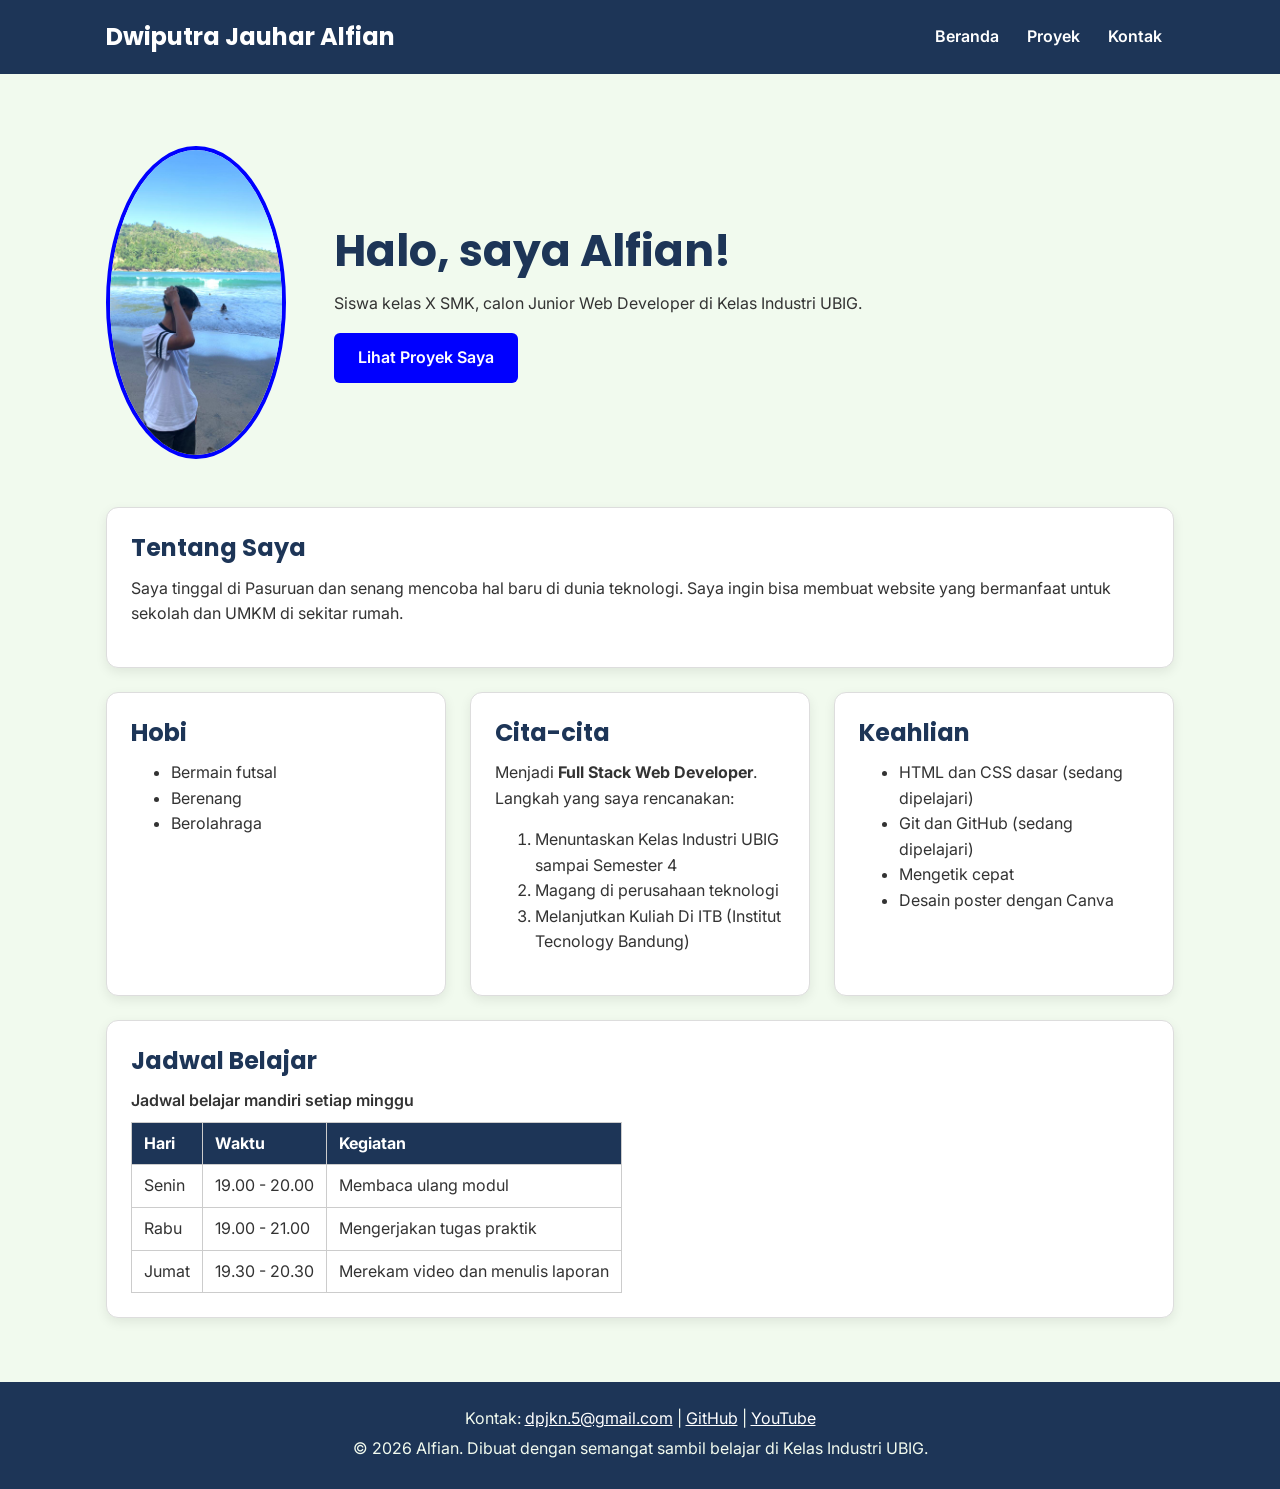
==== index.html @ 6ec0c1a5 "membenarkan nama" ====
<!DOCTYPE html>
<html lang="id">
<head>
  <meta charset="UTF-8">
  <meta name="viewport" content="width=device-width, initial-scale=1.0">
  <title>Dwiputra jauhar alfian | Beranda</title>
  <link rel="preconnect" href="https://fonts.googleapis.com">
  <link rel="preconnect" href="https://fonts.gstatic.com" crossorigin>
  <link href="https://fonts.googleapis.com/css2?family=Inter:wght@400;600&family=Poppins:wght@600;700&display=swap" rel="stylesheet">
  <link rel="stylesheet" href="css/style.css">
</head>
<body>
  <header>
    <div class="container navbar">
      <h1>Dwiputra Jauhar Alfian</h1>
      <nav class="menu-laptop">
        <ul>
          <li><a href="index.html">Beranda</a></li>
          <li><a href="proyek.html">Proyek</a></li>
          <li><a href="kontak.html">Kontak</a></li>
        </ul>
      </nav>
      <!-- Tantangan: menu ponsel yang bisa dibuka-tutup -->
      <details class="menu-ponsel">
        <summary>Menu</summary>
        <nav>
          <ul>
            <li><a href="index.html">Beranda</a></li>
            <li><a href="proyek.html">Proyek</a></li>
            <li><a href="kontak.html">Kontak</a></li>
          </ul>
        </nav>
      </details>
    </div>
  </header>

  <main>
    <div class="container">
      <section class="hero">
        <img src="img/alfian.jpeg" alt="Foto profil Dwiputra Jauhar A." width="180">
        <div>
          <h2>Halo, saya Alfian!</h2>
          <p>Siswa kelas X SMK, calon Junior Web Developer di Kelas Industri UBIG.</p>
          <a href="proyek.html" class="tombol">Lihat Proyek Saya</a>
        </div>
      </section>

      <section class="kartu">
        <h2>Tentang Saya</h2>
        <p>Saya tinggal di Pasuruan dan senang mencoba hal baru di dunia teknologi. Saya ingin bisa membuat website yang bermanfaat untuk sekolah dan UMKM di sekitar rumah.</p>
      </section>

      <div class="daftar-kartu">
        <section class="kartu">
          <h2>Hobi</h2>
          <ul>
            <li>Bermain futsal</li>
            <li>Berenang</li>
            <li>Berolahraga</li>
          </ul>
        </section>

        <section class="kartu">
          <h2>Cita-cita</h2>
          <p>Menjadi <strong>Full Stack Web Developer</strong>. Langkah yang saya rencanakan:</p>
          <ol>
            <li>Menuntaskan Kelas Industri UBIG sampai Semester 4</li>
            <li>Magang di perusahaan teknologi</li>
            <li>Melanjutkan Kuliah Di ITB (Institut Tecnology Bandung)</li>
          </ol>
        </section>

        <section class="kartu">
          <h2>Keahlian</h2>
          <ul>
            <li>HTML dan CSS dasar (sedang dipelajari)</li>
            <li>Git dan GitHub (sedang dipelajari)</li>
            <li>Mengetik cepat</li>
            <li>Desain poster dengan Canva</li>
          </ul>
        </section>
      </div>

      <section class="kartu">
        <h2>Jadwal Belajar</h2>
        <table>
          <caption>Jadwal belajar mandiri setiap minggu</caption>
          <thead>
            <tr>
              <th>Hari</th>
              <th>Waktu</th>
              <th>Kegiatan</th>
            </tr>
          </thead>
          <tbody>
            <tr>
              <td>Senin</td>
              <td>19.00 - 20.00</td>
              <td>Membaca ulang modul</td>
            </tr>
            <tr>
              <td>Rabu</td>
              <td>19.00 - 21.00</td>
              <td>Mengerjakan tugas praktik</td>
            </tr>
            <tr>
              <td>Jumat</td>
              <td>19.30 - 20.30</td>
              <td>Merekam video dan menulis laporan</td>
            </tr>
          </tbody>
        </table>
      </section>
    </div>
  </main>

  <footer>
    <p>Kontak: <a href="dpjkn.5@gmail.com">dpjkn.5@gmail.com</a> |
      <a href="https://github.com/" target="_blank">GitHub</a> |
      <a href="https://www.youtube.com/" target="_blank">YouTube</a></p>
    <p>&copy; 2026 Alfian. Dibuat dengan semangat sambil belajar di Kelas Industri UBIG.</p>
  </footer>
</body>
</html>
---- css/style.css ----
/* Gaya portofolio Andi Pratama
   Palet: #1D3557 (utama), #E63946 (aksen), #F1FAEE (latar)
   Huruf: Poppins (judul), Inter (isi)
   Tata letak: mobile first, titik ubah 768px (tablet) dan 1024px (laptop) */

/* 1. Reset */
* {
  box-sizing: border-box;
  margin: 0;
}

img {
  max-width: 100%;
  height: auto;
}

/* 2. Dasar halaman: warna dan huruf */
body {
  font-family: "Inter", Arial, sans-serif;
  font-size: 1rem;
  line-height: 1.6;
  color: #333333;
  background-color: #F1FAEE;
}

h1, h2, h3 {
  font-family: "Poppins", Arial, sans-serif;
  color: #1D3557;
  line-height: 1.3;
}

h2 {
  margin-bottom: 0.75rem;
}

p, ul, ol {
  margin-bottom: 1rem;
}

a {
  color: blue;
}

/* 3. Wadah, header, dan menu */
.container {
  max-width: 1100px;
  margin: 0 auto;
  padding: 0 1rem;
}

header {
  background-color: #1D3557;
  color: #FFFFFF;
  padding: 1rem 0;
}

header h1 {
  color: #FFFFFF;
  font-size: 1.5rem;
}

.navbar {
  display: flex;
  flex-wrap: wrap;
  justify-content: space-between;
  align-items: center;
  gap: 0.5rem;
}

nav ul {
  display: flex;
  gap: 0.25rem;
  padding: 0;
  margin: 0;
  list-style: none;
}

nav a {
  display: inline-block;
  padding: 0.5rem 0.75rem;
  border-radius: 6px;
  color: #FFFFFF;
  font-weight: 600;
  text-decoration: none;
}

/* Tantangan: menu ponsel buka-tutup dengan details */
.menu-laptop {
  display: none;
}

.menu-ponsel summary {
  padding: 0.5rem 0.75rem;
  border: 1px solid #FFFFFF;
  border-radius: 6px;
  font-weight: 600;
  cursor: pointer;
}

.menu-ponsel ul {
  flex-direction: column;
  margin-top: 0.5rem;
}

/* 4. Isi utama, hero, dan kartu */
main {
  padding: 1.5rem 0;
}

.hero {
  display: flex;
  flex-direction: column;
  align-items: center;
  gap: 1.5rem;
  padding: 1rem 0 2rem;
  text-align: center;
}

.hero img {
  border: 4px solid blue;
  border-radius: 50%;
}

.hero h2 {
  font-size: 2rem;
}

.tombol {
  display: inline-block;
  padding: 0.75rem 1.5rem;
  border-radius: 6px;
  background-color: blue;
  color: #FFFFFF;
  font-weight: 600;
  text-decoration: none;
}

.kartu {
  background-color: #FFFFFF;
  padding: 1rem;
  margin-bottom: 1.5rem;
  border: 1px solid #DDDDDD;
  border-radius: 12px;
  box-shadow: 0 4px 12px rgba(0, 0, 0, 0.08);
}

.daftar-kartu {
  display: flex;
  flex-wrap: wrap;
  gap: 1.5rem;
  margin-bottom: 1.5rem;
}

.daftar-kartu .kartu {
  flex: 1 1 280px;
  margin-bottom: 0;
}

article img {
  border-radius: 8px;
  border: 1px solid #DDDDDD;
}

/* 5. Tabel */
table {
  border-collapse: collapse;
}

caption {
  font-weight: 600;
  text-align: left;
  margin-bottom: 0.5rem;
}

th, td {
  border: 1px solid #CCCCCC;
  padding: 0.5rem 0.75rem;
  text-align: left;
}

th {
  background-color: #1D3557;
  color: #FFFFFF;
}

/* 6. Form */
label {
  font-weight: 600;
}

input, select, textarea {
  width: 100%;
  max-width: 22rem;
  padding: 0.6rem;
  margin-top: 0.25rem;
  border: 1px solid #CCCCCC;
  border-radius: 6px;
  font-family: inherit;
  font-size: 1rem;
}

button {
  padding: 0.75rem 1.5rem;
  border: none;
  border-radius: 6px;
  background-color: blue;
  color: #FFFFFF;
  font-family: inherit;
  font-size: 1rem;
  font-weight: 600;
  cursor: pointer;
}

/* 7. Footer */
footer {
  background-color: #1D3557;
  color: #F1FAEE;
  text-align: center;
  padding: 1.5rem;
}

footer p {
  margin-bottom: 0.25rem;
}

footer a {
  color: #FFFFFF;
}

/* 8. Tablet: lebar layar 768px ke atas */
@media (min-width: 768px) {
  .menu-laptop {
    display: block;
  }

  .menu-ponsel {
    display: none;
  }

  .hero {
    flex-direction: row;
    padding: 2rem 0 3rem;
    text-align: left;
  }

  .kartu {
    padding: 1.5rem;
  }
}

/* 9. Laptop: lebar layar 1024px ke atas */
@media (min-width: 1024px) {
  main {
    padding: 2.5rem 0;
  }

  .hero {
    gap: 3rem;
  }

  .hero h2 {
    font-size: 2.75rem;
  }
}
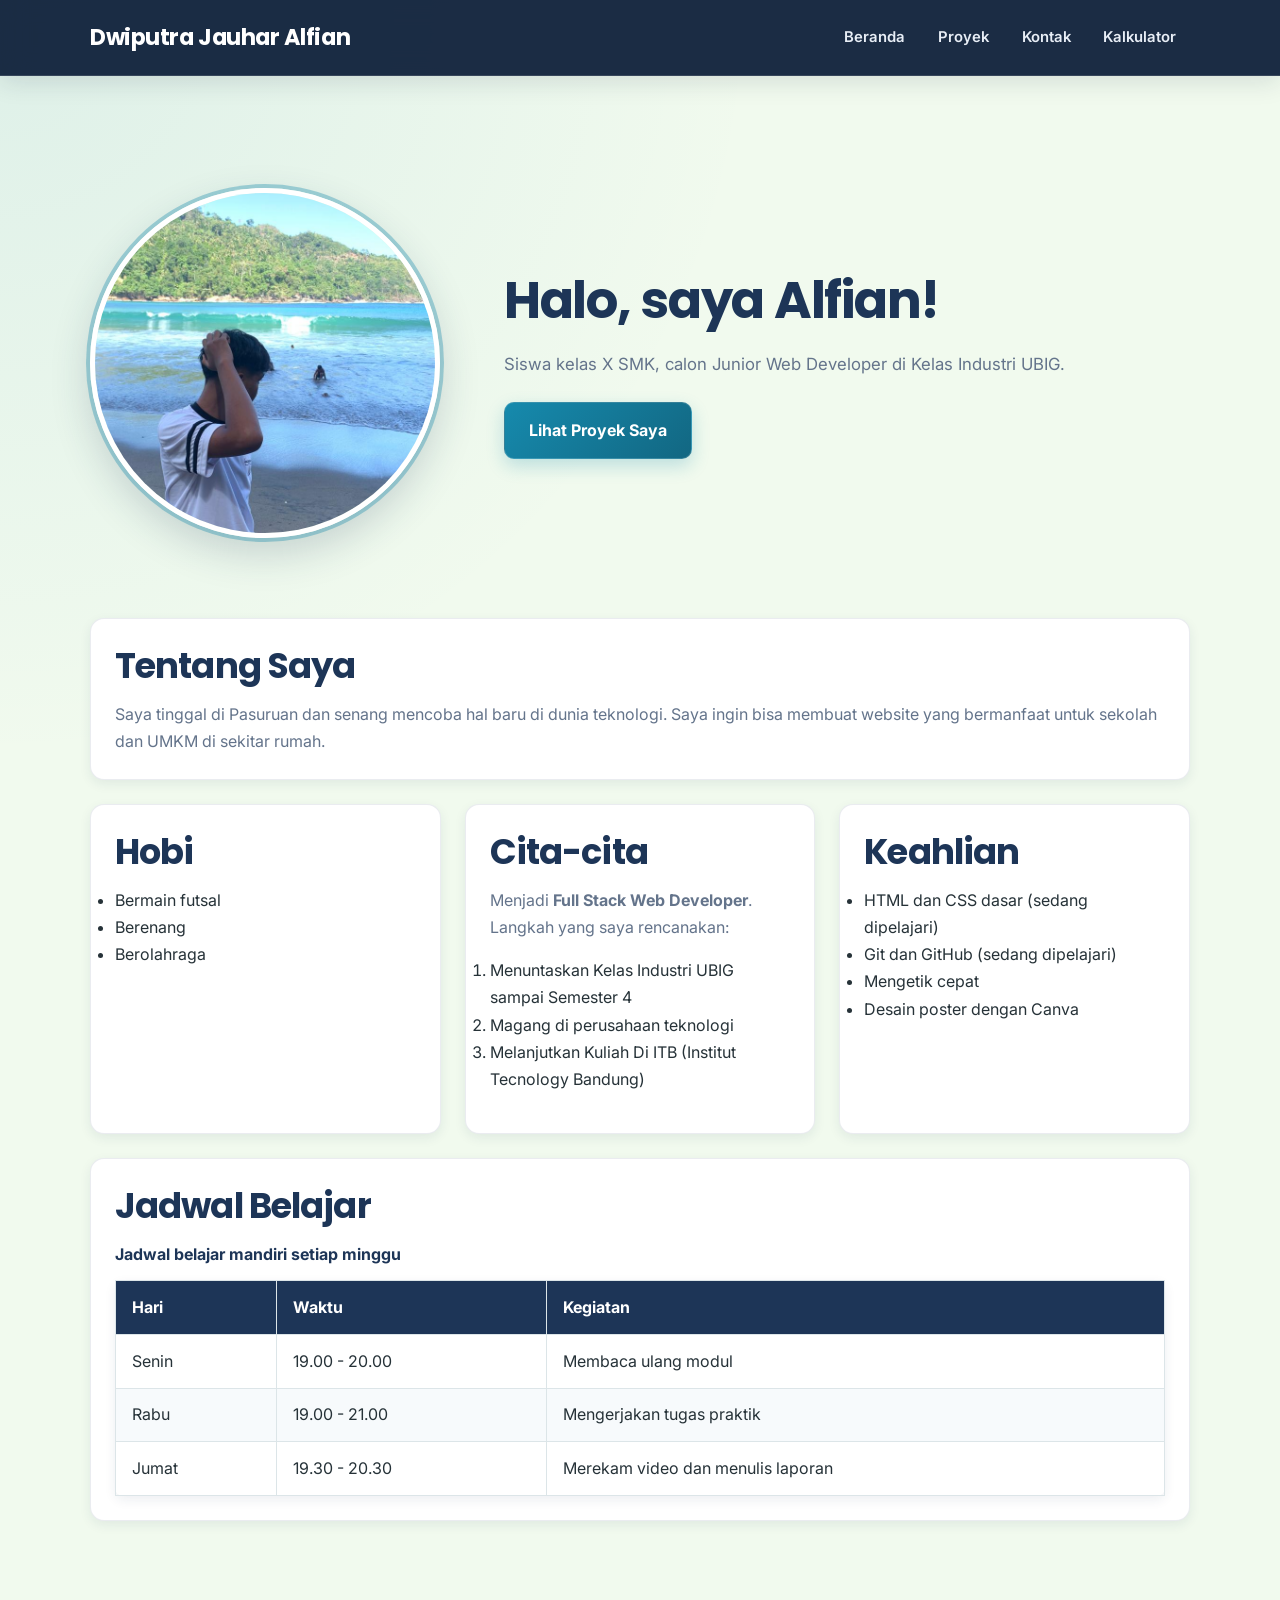
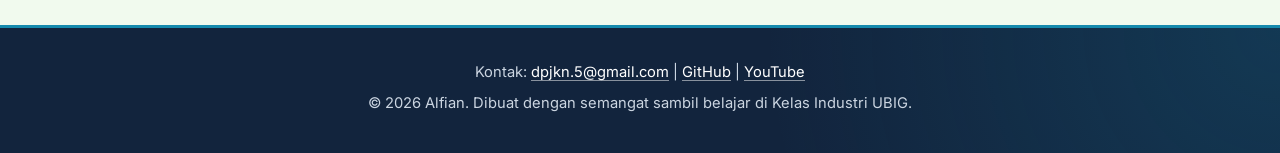
==== commit 176e68f8: "feat: menambahkan kalkulator" ====
--- a/index.html
+++ b/index.html
@@ -8,6 +8,8 @@
   <link rel="preconnect" href="https://fonts.gstatic.com" crossorigin>
   <link href="https://fonts.googleapis.com/css2?family=Inter:wght@400;600&family=Poppins:wght@600;700&display=swap" rel="stylesheet">
   <link rel="stylesheet" href="css/style.css">
+  <script src="js/alfian.js" defer></script>
+  <script src="js/logika.js" defer></script>
 </head>
 <body>
   <header>
@@ -18,6 +20,7 @@
           <li><a href="index.html">Beranda</a></li>
           <li><a href="proyek.html">Proyek</a></li>
           <li><a href="kontak.html">Kontak</a></li>
+          <li><a href="kalkulator.html">Kalkulator</a></li>
         </ul>
       </nav>
       <!-- Tantangan: menu ponsel yang bisa dibuka-tutup -->
@@ -28,6 +31,7 @@
             <li><a href="index.html">Beranda</a></li>
             <li><a href="proyek.html">Proyek</a></li>
             <li><a href="kontak.html">Kontak</a></li>
+            <li><a href="kalkulator.html">Kalkulator</a></li>
           </ul>
         </nav>
       </details>
@@ -115,9 +119,9 @@
   </main>
 
   <footer>
-    <p>Kontak: <a href="dpjkn.5@gmail.com">dpjkn.5@gmail.com</a> |
-      <a href="https://github.com/" target="_blank">GitHub</a> |
-      <a href="https://www.youtube.com/" target="_blank">YouTube</a></p>
+    <p>Kontak: <a href="mailto:dpjkn.5@gmail.com">dpjkn.5@gmail.com</a> |
+      <a href="https://github.com/dpjkn-05" target="_blank">GitHub</a> |
+      <a href="https://www.youtube.com/@AlfinSMKN1" target="_blank">YouTube</a></p>
     <p>&copy; 2026 Alfian. Dibuat dengan semangat sambil belajar di Kelas Industri UBIG.</p>
   </footer>
 </body>
--- a/css/style.css
+++ b/css/style.css
@@ -1,234 +1,585 @@
-/* Gaya portofolio Andi Pratama
-   Palet: #1D3557 (utama), #E63946 (aksen), #F1FAEE (latar)
-   Huruf: Poppins (judul), Inter (isi)
-   Tata letak: mobile first, titik ubah 768px (tablet) dan 1024px (laptop) */
-
-/* 1. Reset */
+/* ==========================================
+   PORTOFOLIO DWIPUTRA JAUHAR ALFIAN
+   Tema: OCEAN BLUE
+   Warna: Navy, Biru Laut, Putih, Soft Cream
+   Responsive: Mobile, Tablet, Laptop
+   ========================================== */
+
+/* 1. Variabel warna */
+:root {
+  --primary: #1D3557;
+  --primary-dark: #12243D;
+  --primary-light: #315780;
+
+  --accent: #168AAD;
+  --accent-dark: #126782;
+  --accent-light: #52B8D5;
+
+  --background: #F1FAEE;
+  --surface: #FFFFFF;
+  --text: #263238;
+  --muted: #64748B;
+  --border: #DCE5E8;
+
+  --shadow-sm: 0 4px 12px rgba(29, 53, 87, 0.08);
+  --shadow-md: 0 12px 30px rgba(29, 53, 87, 0.12);
+  --shadow-lg: 0 20px 45px rgba(18, 36, 61, 0.18);
+
+  --radius-sm: 8px;
+  --radius-md: 14px;
+  --radius-lg: 22px;
+
+  --transition: 0.25s ease;
+}
+
+/* 2. Reset */
 * {
   box-sizing: border-box;
   margin: 0;
+  padding: 0;
+}
+
+html {
+  scroll-behavior: smooth;
+  scroll-padding-top: 100px;
+}
+
+body {
+  font-family: "Inter", "Segoe UI", Arial, sans-serif;
+  font-size: 1rem;
+  line-height: 1.7;
+  color: var(--text);
+
+  background:
+    radial-gradient(
+      circle at top left,
+      rgba(22, 138, 173, 0.09),
+      transparent 35%
+    ),
+    var(--background);
+
+  -webkit-font-smoothing: antialiased;
 }
 
 img {
+  display: block;
   max-width: 100%;
   height: auto;
 }
 
-/* 2. Dasar halaman: warna dan huruf */
-body {
-  font-family: "Inter", Arial, sans-serif;
-  font-size: 1rem;
-  line-height: 1.6;
-  color: #333333;
-  background-color: #F1FAEE;
-}
-
-h1, h2, h3 {
-  font-family: "Poppins", Arial, sans-serif;
-  color: #1D3557;
+a {
+  color: var(--accent);
+  transition: color var(--transition);
+}
+
+a:hover {
+  color: var(--accent-dark);
+}
+
+h1,
+h2,
+h3,
+h4 {
+  font-family: "Poppins", "Segoe UI", Arial, sans-serif;
+  color: var(--primary);
   line-height: 1.3;
+  letter-spacing: -0.025em;
+}
+
+h1 {
+  font-size: clamp(2rem, 5vw, 3.5rem);
 }
 
 h2 {
   margin-bottom: 0.75rem;
-}
-
-p, ul, ol {
+  font-size: clamp(1.5rem, 3vw, 2.2rem);
+}
+
+h3 {
+  margin-bottom: 0.5rem;
+  font-size: 1.2rem;
+}
+
+p,
+ul,
+ol {
   margin-bottom: 1rem;
 }
 
-a {
-  color: blue;
-}
-
-/* 3. Wadah, header, dan menu */
+p {
+  color: var(--muted);
+}
+
+::selection {
+  color: #FFFFFF;
+  background: var(--accent);
+}
+
+:focus-visible {
+  outline: 3px solid var(--accent-light);
+  outline-offset: 4px;
+}
+
+/* 3. Container */
 .container {
-  max-width: 1100px;
-  margin: 0 auto;
-  padding: 0 1rem;
-}
-
+  width: min(1100px, calc(100% - 2rem));
+  margin-inline: auto;
+}
+
+/* 4. Header */
 header {
-  background-color: #1D3557;
-  color: #FFFFFF;
-  padding: 1rem 0;
+  position: sticky;
+  top: 0;
+  z-index: 100;
+
+  color: #FFFFFF;
+  background: rgba(18, 36, 61, 0.96);
+
+  border-bottom: 1px solid rgba(255, 255, 255, 0.12);
+  box-shadow: 0 6px 24px rgba(18, 36, 61, 0.12);
+
+  backdrop-filter: blur(14px);
+  -webkit-backdrop-filter: blur(14px);
+}
+
+header .container {
+  padding-block: 1rem;
 }
 
 header h1 {
   color: #FFFFFF;
-  font-size: 1.5rem;
-}
-
+  font-size: 1.4rem;
+  letter-spacing: -0.02em;
+}
+
+/* 5. Navbar */
 .navbar {
   display: flex;
   flex-wrap: wrap;
   justify-content: space-between;
   align-items: center;
-  gap: 0.5rem;
+  gap: 1rem;
 }
 
 nav ul {
   display: flex;
-  gap: 0.25rem;
+  flex-wrap: wrap;
+  align-items: center;
+  gap: 0.35rem;
+
+  margin: 0;
   padding: 0;
-  margin: 0;
   list-style: none;
 }
 
 nav a {
   display: inline-block;
-  padding: 0.5rem 0.75rem;
-  border-radius: 6px;
-  color: #FFFFFF;
+  padding: 0.55rem 0.85rem;
+
+  color: #E8EEF6;
+  font-size: 0.93rem;
   font-weight: 600;
   text-decoration: none;
-}
-
-/* Tantangan: menu ponsel buka-tutup dengan details */
+
+  border-radius: var(--radius-sm);
+
+  transition:
+    color var(--transition),
+    background var(--transition),
+    transform var(--transition);
+}
+
+nav a:hover,
+nav a:focus-visible {
+  color: #FFFFFF;
+  background: rgba(22, 138, 173, 0.3);
+}
+
+nav a:active {
+  transform: scale(0.97);
+}
+
+/* 6. Menu laptop dan ponsel */
 .menu-laptop {
   display: none;
 }
 
 .menu-ponsel summary {
-  padding: 0.5rem 0.75rem;
-  border: 1px solid #FFFFFF;
-  border-radius: 6px;
+  padding: 0.55rem 0.9rem;
+
+  color: #FFFFFF;
+  border: 1px solid rgba(255, 255, 255, 0.35);
+  border-radius: var(--radius-sm);
+
   font-weight: 600;
   cursor: pointer;
+
+  transition: background var(--transition);
+}
+
+.menu-ponsel summary:hover {
+  background: rgba(22, 138, 173, 0.2);
 }
 
 .menu-ponsel ul {
   flex-direction: column;
-  margin-top: 0.5rem;
-}
-
-/* 4. Isi utama, hero, dan kartu */
+  align-items: stretch;
+
+  min-width: 160px;
+  margin-top: 0.6rem;
+  padding: 0.5rem;
+
+  background: var(--primary-dark);
+  border: 1px solid rgba(255, 255, 255, 0.12);
+  border-radius: var(--radius-md);
+}
+
+/* 7. Konten utama */
 main {
-  padding: 1.5rem 0;
-}
-
+  min-height: 65vh;
+  padding: 2rem 0;
+}
+
+section {
+  scroll-margin-top: 100px;
+}
+
+/* 8. Hero / perkenalan */
 .hero {
   display: flex;
   flex-direction: column;
   align-items: center;
-  gap: 1.5rem;
-  padding: 1rem 0 2rem;
+  gap: 2rem;
+
+  padding: 2rem 0 3.5rem;
   text-align: center;
 }
 
 .hero img {
-  border: 4px solid blue;
+  width: min(260px, 75vw);
+  aspect-ratio: 1;
+  object-fit: cover;
+
+  border: 5px solid #FFFFFF;
   border-radius: 50%;
+
+  box-shadow:
+    0 0 0 4px rgba(22, 138, 173, 0.35),
+    0 15px 40px rgba(29, 53, 87, 0.2);
+
+  transition:
+    transform 0.4s ease,
+    box-shadow 0.4s ease;
+}
+
+.hero img:hover {
+  transform: translateY(-5px) scale(1.02);
+
+  box-shadow:
+    0 0 0 5px rgba(22, 138, 173, 0.45),
+    0 22px 45px rgba(29, 53, 87, 0.22);
 }
 
 .hero h2 {
-  font-size: 2rem;
-}
-
+  margin-bottom: 1rem;
+  font-size: clamp(2rem, 5vw, 3.2rem);
+}
+
+.hero p {
+  max-width: 650px;
+  margin-inline: auto;
+  font-size: 1.05rem;
+}
+
+/* 9. Tombol */
 .tombol {
-  display: inline-block;
-  padding: 0.75rem 1.5rem;
-  border-radius: 6px;
-  background-color: blue;
-  color: #FFFFFF;
-  font-weight: 600;
+  display: inline-flex;
+  align-items: center;
+  justify-content: center;
+  gap: 0.5rem;
+
+  margin-top: 0.5rem;
+  padding: 0.85rem 1.5rem;
+
+  color: #FFFFFF;
+  background: linear-gradient(
+    135deg,
+    var(--accent),
+    var(--accent-dark)
+  );
+
+  border: 1px solid rgba(255, 255, 255, 0.15);
+  border-radius: 10px;
+
+  box-shadow: 0 7px 18px rgba(22, 138, 173, 0.24);
+
+  font-weight: 700;
   text-decoration: none;
-}
-
+
+  transition:
+    transform var(--transition),
+    box-shadow var(--transition),
+    filter var(--transition);
+}
+
+.tombol:hover {
+  color: #FFFFFF;
+  filter: brightness(1.08);
+  transform: translateY(-3px);
+
+  box-shadow: 0 12px 25px rgba(22, 138, 173, 0.32);
+}
+
+.tombol:active {
+  transform: translateY(0) scale(0.98);
+}
+
+/* 10. Kartu */
 .kartu {
-  background-color: #FFFFFF;
-  padding: 1rem;
+  position: relative;
+  overflow: hidden;
+
+  padding: 1.25rem;
   margin-bottom: 1.5rem;
-  border: 1px solid #DDDDDD;
-  border-radius: 12px;
-  box-shadow: 0 4px 12px rgba(0, 0, 0, 0.08);
-}
-
+
+  background: var(--surface);
+  border: 1px solid rgba(29, 53, 87, 0.09);
+  border-radius: var(--radius-md);
+
+  box-shadow: var(--shadow-sm);
+
+  transition:
+    transform 0.3s ease,
+    box-shadow 0.3s ease,
+    border-color 0.3s ease;
+}
+
+.kartu::before {
+  content: "";
+
+  position: absolute;
+  top: 0;
+  left: 0;
+
+  width: 4px;
+  height: 0;
+
+  background: var(--accent);
+  transition: height 0.3s ease;
+}
+
+.kartu:hover {
+  transform: translateY(-5px);
+
+  border-color: rgba(22, 138, 173, 0.3);
+  box-shadow: var(--shadow-md);
+}
+
+.kartu:hover::before {
+  height: 100%;
+}
+
+.kartu p:last-child {
+  margin-bottom: 0;
+}
+
+/* 11. Kumpulan kartu */
 .daftar-kartu {
   display: flex;
   flex-wrap: wrap;
-  gap: 1.5rem;
+  gap: 1.25rem;
   margin-bottom: 1.5rem;
 }
 
 .daftar-kartu .kartu {
   flex: 1 1 280px;
+  min-width: 0;
   margin-bottom: 0;
 }
 
+/* 12. Gambar artikel */
 article img {
-  border-radius: 8px;
-  border: 1px solid #DDDDDD;
-}
-
-/* 5. Tabel */
+  width: 100%;
+  margin-bottom: 1rem;
+
+  border: 1px solid var(--border);
+  border-radius: var(--radius-md);
+
+  transition: transform var(--transition);
+}
+
+article img:hover {
+  transform: scale(1.01);
+}
+
+/* 13. Tabel */
 table {
+  width: 100%;
   border-collapse: collapse;
+
+  background: #FFFFFF;
+  border-radius: var(--radius-sm);
+  box-shadow: var(--shadow-sm);
 }
 
 caption {
-  font-weight: 600;
+  padding-bottom: 0.75rem;
+  color: var(--primary);
+  font-weight: 700;
   text-align: left;
-  margin-bottom: 0.5rem;
-}
-
-th, td {
-  border: 1px solid #CCCCCC;
-  padding: 0.5rem 0.75rem;
+}
+
+th,
+td {
+  padding: 0.8rem 1rem;
+  border: 1px solid var(--border);
   text-align: left;
 }
 
 th {
-  background-color: #1D3557;
-  color: #FFFFFF;
-}
-
-/* 6. Form */
+  color: #FFFFFF;
+  background: var(--primary);
+  font-weight: 700;
+}
+
+tbody tr:nth-child(even) {
+  background: #F7FAFC;
+}
+
+tbody tr:hover {
+  background: #EAF7FB;
+}
+
+/* 14. Form */
 label {
-  font-weight: 600;
-}
-
-input, select, textarea {
+  display: block;
+  margin-bottom: 0.25rem;
+
+  color: var(--primary);
+  font-size: 0.95rem;
+  font-weight: 700;
+}
+
+input,
+select,
+textarea {
+  display: block;
   width: 100%;
   max-width: 22rem;
-  padding: 0.6rem;
-  margin-top: 0.25rem;
-  border: 1px solid #CCCCCC;
-  border-radius: 6px;
-  font-family: inherit;
-  font-size: 1rem;
-}
-
+
+  padding: 0.75rem 0.9rem;
+  margin-top: 0.3rem;
+
+  color: var(--text);
+  background: #FFFFFF;
+
+  border: 1px solid #CBD5E1;
+  border-radius: var(--radius-sm);
+
+  font: inherit;
+
+  transition:
+    border-color var(--transition),
+    box-shadow var(--transition);
+}
+
+input:hover,
+select:hover,
+textarea:hover {
+  border-color: var(--primary-light);
+}
+
+input:focus,
+select:focus,
+textarea:focus {
+  outline: none;
+  border-color: var(--accent);
+
+  box-shadow: 0 0 0 4px rgba(22, 138, 173, 0.15);
+}
+
+textarea {
+  min-height: 120px;
+  resize: vertical;
+}
+
+/* 15. Tombol form */
 button {
-  padding: 0.75rem 1.5rem;
+  display: inline-flex;
+  align-items: center;
+  justify-content: center;
+  gap: 0.5rem;
+
+  padding: 0.8rem 1.4rem;
+
+  color: #FFFFFF;
+  background: var(--accent);
+
   border: none;
-  border-radius: 6px;
-  background-color: blue;
-  color: #FFFFFF;
-  font-family: inherit;
-  font-size: 1rem;
-  font-weight: 600;
+  border-radius: var(--radius-sm);
+
+  font: inherit;
+  font-weight: 700;
   cursor: pointer;
-}
-
-/* 7. Footer */
+
+  transition:
+    background var(--transition),
+    transform var(--transition),
+    box-shadow var(--transition);
+}
+
+button:hover {
+  background: var(--accent-dark);
+  transform: translateY(-2px);
+
+  box-shadow: 0 7px 18px rgba(22, 138, 173, 0.25);
+}
+
+button:active {
+  transform: translateY(0);
+}
+
+/* 16. Footer */
 footer {
-  background-color: #1D3557;
-  color: #F1FAEE;
+  margin-top: 2rem;
+  padding: 2rem 1rem;
+
+  color: #E8EEF6;
   text-align: center;
-  padding: 1.5rem;
+
+  background:
+    radial-gradient(
+      circle at top right,
+      rgba(22, 138, 173, 0.2),
+      transparent 40%
+    ),
+    var(--primary-dark);
+
+  border-top: 3px solid var(--accent);
 }
 
 footer p {
-  margin-bottom: 0.25rem;
+  margin-bottom: 0.35rem;
+  color: #CBD5E1;
+  font-size: 0.92rem;
 }
 
 footer a {
   color: #FFFFFF;
-}
-
-/* 8. Tablet: lebar layar 768px ke atas */
+  text-decoration-color: rgba(255, 255, 255, 0.5);
+  text-underline-offset: 3px;
+}
+
+footer a:hover {
+  color: var(--accent-light);
+}
+
+/* 17. Tablet */
 @media (min-width: 768px) {
+  header .container {
+    padding-block: 1rem;
+  }
+
   .menu-laptop {
     display: block;
   }
@@ -239,26 +590,97 @@
 
   .hero {
     flex-direction: row;
-    padding: 2rem 0 3rem;
+    justify-content: space-between;
+    gap: 3rem;
+
+    padding: 3rem 0 4rem;
     text-align: left;
+  }
+
+  .hero > * {
+    min-width: 0;
+    flex: 1;
+  }
+
+  .hero img {
+    width: min(320px, 40vw);
+    flex: 0 0 auto;
+  }
+
+  .hero p {
+    margin-inline: 0;
   }
 
   .kartu {
     padding: 1.5rem;
   }
-}
-
-/* 9. Laptop: lebar layar 1024px ke atas */
+
+  .daftar-kartu {
+    gap: 1.5rem;
+  }
+}
+
+/* 18. Laptop */
 @media (min-width: 1024px) {
   main {
-    padding: 2.5rem 0;
+    padding: 3rem 0;
   }
 
   .hero {
-    gap: 3rem;
-  }
-
-  .hero h2 {
-    font-size: 2.75rem;
-  }
-}
+    gap: 4rem;
+    padding-block: 4rem 5rem;
+  }
+
+  .hero img {
+    width: 350px;
+  }
+
+  .daftar-kartu .kartu {
+    flex-basis: 300px;
+  }
+}
+
+/* 19. Ponsel kecil */
+@media (max-width: 420px) {
+  body {
+    font-size: 0.95rem;
+  }
+
+  .container {
+    width: calc(100% - 1.25rem);
+  }
+
+  header h1 {
+    font-size: 1.2rem;
+  }
+
+  .hero {
+    gap: 1.25rem;
+  }
+
+  .hero img {
+    width: min(210px, 70vw);
+  }
+
+  .kartu {
+    padding: 1rem;
+  }
+
+  th,
+  td {
+    padding: 0.55rem;
+    font-size: 0.9rem;
+  }
+}
+
+/* 20. Aksesibilitas: kurangi animasi bila diminta */
+@media (prefers-reduced-motion: reduce) {
+  *,
+  *::before,
+  *::after {
+    scroll-behavior: auto !important;
+    animation-duration: 0.01ms !important;
+    animation-iteration-count: 1 !important;
+    transition-duration: 0.01ms !important;
+  }
+}
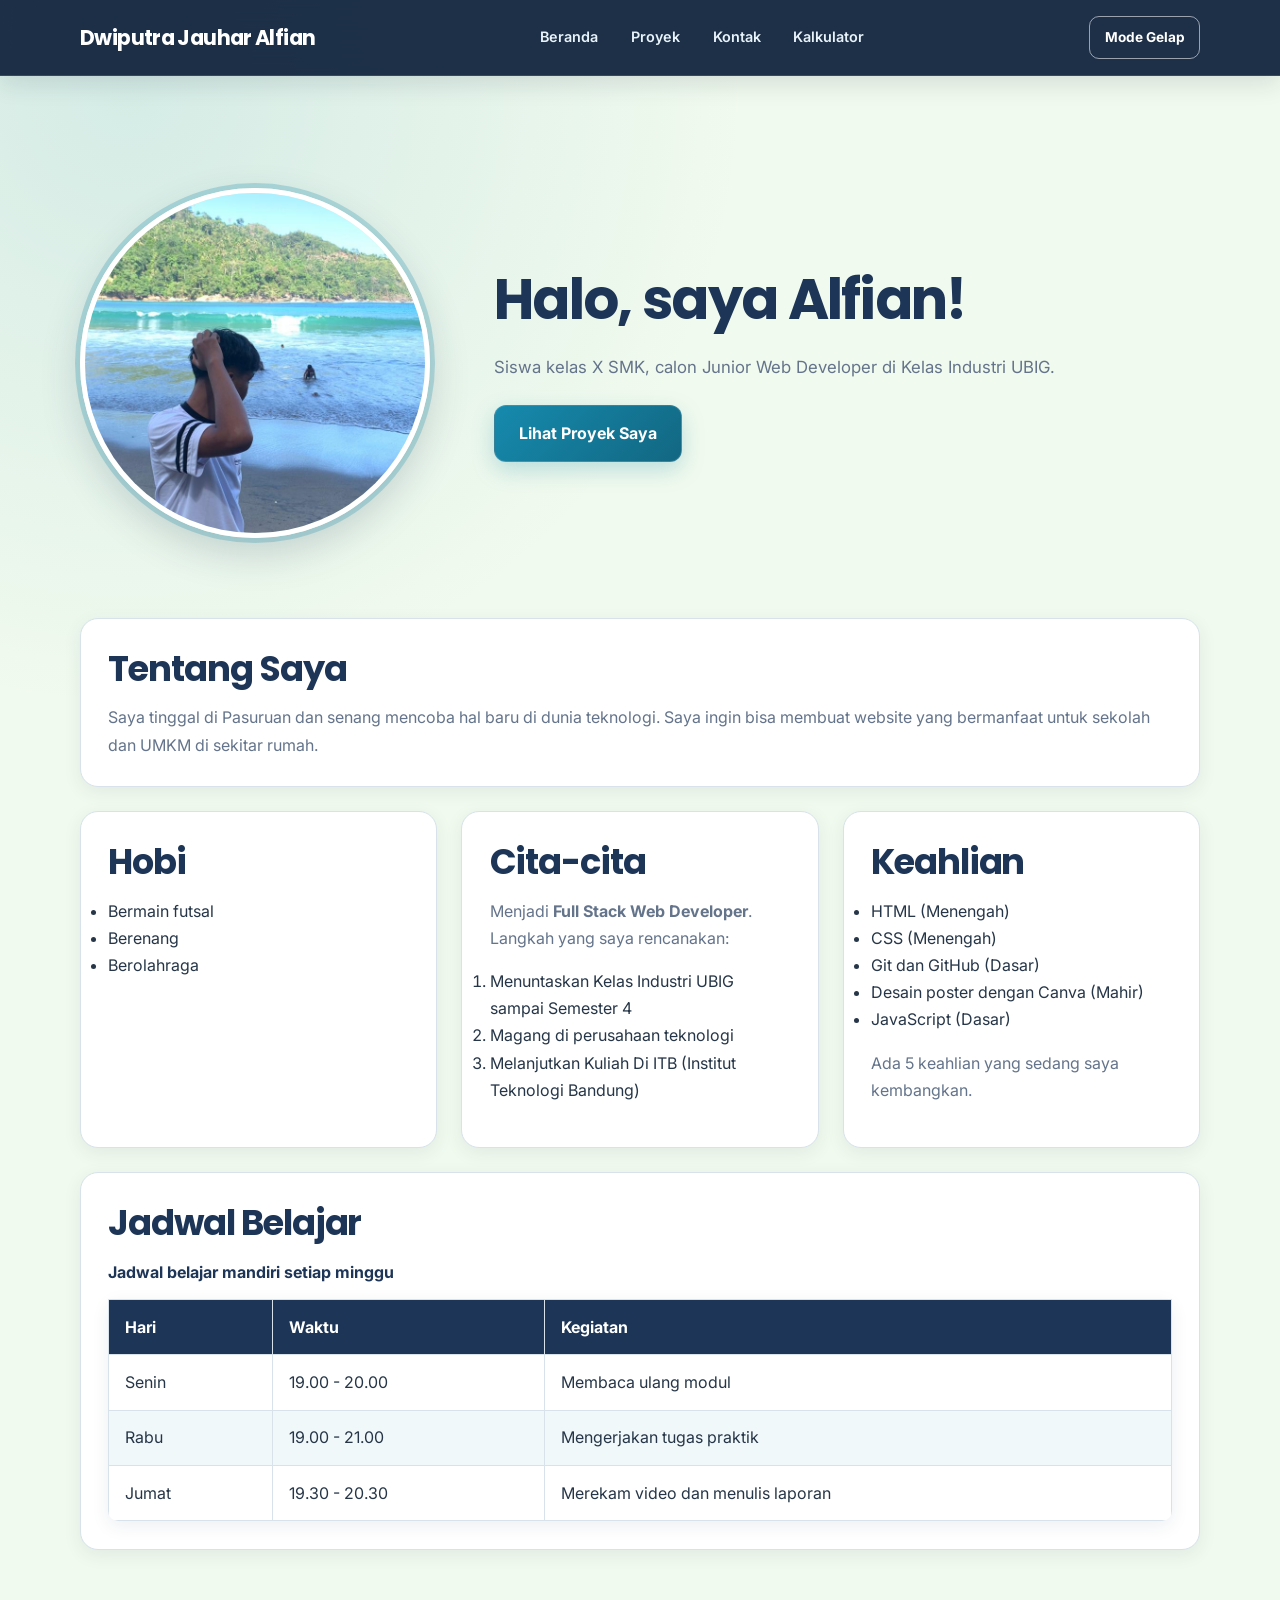
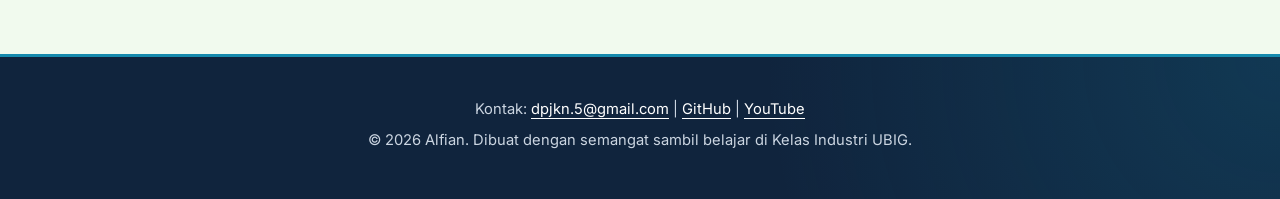
==== commit 9e9ec0e0: "feat: tambah keahlian dinamis, mode gelap, dan filter proyek" ====
--- a/index.html
+++ b/index.html
@@ -8,8 +8,8 @@
   <link rel="preconnect" href="https://fonts.gstatic.com" crossorigin>
   <link href="https://fonts.googleapis.com/css2?family=Inter:wght@400;600&family=Poppins:wght@600;700&display=swap" rel="stylesheet">
   <link rel="stylesheet" href="css/style.css">
-  <script src="js/alfian.js" defer></script>
-  <script src="js/logika.js" defer></script>
+  <script src="js/main.js" defer></script>
+  
 </head>
 <body>
   <header>
@@ -23,6 +23,9 @@
           <li><a href="kalkulator.html">Kalkulator</a></li>
         </ul>
       </nav>
+      <button type="button" id="tombol-tema" class="tombol-tema">
+        Mode Gelap
+      </button>
       <!-- Tantangan: menu ponsel yang bisa dibuka-tutup -->
       <details class="menu-ponsel">
         <summary>Menu</summary>
@@ -70,19 +73,15 @@
           <ol>
             <li>Menuntaskan Kelas Industri UBIG sampai Semester 4</li>
             <li>Magang di perusahaan teknologi</li>
-            <li>Melanjutkan Kuliah Di ITB (Institut Tecnology Bandung)</li>
+            <li>Melanjutkan Kuliah Di ITB (Institut Teknologi Bandung)</li>
           </ol>
         </section>
 
         <section class="kartu">
-          <h2>Keahlian</h2>
-          <ul>
-            <li>HTML dan CSS dasar (sedang dipelajari)</li>
-            <li>Git dan GitHub (sedang dipelajari)</li>
-            <li>Mengetik cepat</li>
-            <li>Desain poster dengan Canva</li>
-          </ul>
-        </section>
+      <h2>Keahlian</h2>
+      <ul id="daftar-skill"></ul>
+      <p id="jumlah-skill"></p>
+</section>
       </div>
 
       <section class="kartu">
@@ -125,4 +124,4 @@
     <p>&copy; 2026 Alfian. Dibuat dengan semangat sambil belajar di Kelas Industri UBIG.</p>
   </footer>
 </body>
-</html>
+</html>
--- a/css/style.css
+++ b/css/style.css
@@ -1,42 +1,49 @@
 /* ==========================================
    PORTOFOLIO DWIPUTRA JAUHAR ALFIAN
-   Tema: OCEAN BLUE
-   Warna: Navy, Biru Laut, Putih, Soft Cream
+   THEME: OCEAN BLUE PREMIUM
    Responsive: Mobile, Tablet, Laptop
-   ========================================== */
-
-/* 1. Variabel warna */
+   Features: Dark Mode, Cards, Forms, Filter
+========================================== */
+
+/* 1. VARIABEL WARNA */
 :root {
-  --primary: #1D3557;
-  --primary-dark: #12243D;
-  --primary-light: #315780;
-
-  --accent: #168AAD;
+  --warna-utama: #1D3557;
+  --warna-judul: #1D3557;
+  --warna-aksen: #168AAD;
+  --warna-tautan: #168AAD;
+  --warna-latar: #F1FAEE;
+  --warna-teks: #263648;
+  --warna-kartu: #FFFFFF;
+  --warna-garis: #D7E2EA;
+
+  --primary: var(--warna-utama);
+  --primary-dark: #10243D;
+  --primary-light: #168AAD;
+
+  --accent: var(--warna-aksen);
   --accent-dark: #126782;
-  --accent-light: #52B8D5;
-
-  --background: #F1FAEE;
-  --surface: #FFFFFF;
-  --text: #263238;
+  --accent-light: #A8DADC;
+
+  --background: var(--warna-latar);
+  --surface: var(--warna-kartu);
+  --text: var(--warna-teks);
   --muted: #64748B;
-  --border: #DCE5E8;
-
-  --shadow-sm: 0 4px 12px rgba(29, 53, 87, 0.08);
-  --shadow-md: 0 12px 30px rgba(29, 53, 87, 0.12);
-  --shadow-lg: 0 20px 45px rgba(18, 36, 61, 0.18);
-
-  --radius-sm: 8px;
-  --radius-md: 14px;
-  --radius-lg: 22px;
-
-  --transition: 0.25s ease;
-}
-
-/* 2. Reset */
+  --border: var(--warna-garis);
+
+  --radius-sm: 10px;
+  --radius-md: 18px;
+  --radius-lg: 26px;
+
+  --transition: 0.3s ease;
+  --shadow-sm: 0 5px 18px rgba(29, 53, 87, 0.08);
+  --shadow-md: 0 14px 35px rgba(29, 53, 87, 0.13);
+}
+
+/* 2. RESET */
 * {
-  box-sizing: border-box;
   margin: 0;
   padding: 0;
+  box-sizing: border-box;
 }
 
 html {
@@ -45,19 +52,18 @@
 }
 
 body {
-  font-family: "Inter", "Segoe UI", Arial, sans-serif;
-  font-size: 1rem;
+  font-family: "Inter", "Segoe UI", sans-serif;
+  font-size: 16px;
   line-height: 1.7;
   color: var(--text);
-
   background:
     radial-gradient(
-      circle at top left,
-      rgba(22, 138, 173, 0.09),
-      transparent 35%
+      circle at 10% 5%,
+      rgba(22, 138, 173, 0.13),
+      transparent 30%
     ),
     var(--background);
-
+  transition: background var(--transition), color var(--transition);
   -webkit-font-smoothing: antialiased;
 }
 
@@ -69,40 +75,35 @@
 
 a {
   color: var(--accent);
-  transition: color var(--transition);
+  transition: var(--transition);
 }
 
 a:hover {
   color: var(--accent-dark);
 }
 
-h1,
-h2,
-h3,
-h4 {
-  font-family: "Poppins", "Segoe UI", Arial, sans-serif;
+h1, h2, h3, h4 {
+  font-family: "Poppins", sans-serif;
   color: var(--primary);
   line-height: 1.3;
-  letter-spacing: -0.025em;
+  letter-spacing: -0.03em;
 }
 
 h1 {
-  font-size: clamp(2rem, 5vw, 3.5rem);
+  font-size: clamp(1.5rem, 3vw, 2rem);
 }
 
 h2 {
-  margin-bottom: 0.75rem;
   font-size: clamp(1.5rem, 3vw, 2.2rem);
+  margin-bottom: 0.8rem;
 }
 
 h3 {
-  margin-bottom: 0.5rem;
   font-size: 1.2rem;
-}
-
-p,
-ul,
-ol {
+  margin-bottom: 0.6rem;
+}
+
+p, ul, ol {
   margin-bottom: 1rem;
 }
 
@@ -111,7 +112,7 @@
 }
 
 ::selection {
-  color: #FFFFFF;
+  color: white;
   background: var(--accent);
 }
 
@@ -120,26 +121,26 @@
   outline-offset: 4px;
 }
 
-/* 3. Container */
+/* 3. CONTAINER */
 .container {
-  width: min(1100px, calc(100% - 2rem));
+  width: min(1120px, calc(100% - 2rem));
   margin-inline: auto;
 }
 
-/* 4. Header */
+/* 4. HEADER */
 header {
   position: sticky;
   top: 0;
   z-index: 100;
 
-  color: #FFFFFF;
-  background: rgba(18, 36, 61, 0.96);
+  background: rgba(16, 36, 61, 0.94);
+  color: white;
 
   border-bottom: 1px solid rgba(255, 255, 255, 0.12);
-  box-shadow: 0 6px 24px rgba(18, 36, 61, 0.12);
-
-  backdrop-filter: blur(14px);
-  -webkit-backdrop-filter: blur(14px);
+  box-shadow: 0 8px 25px rgba(16, 36, 61, 0.12);
+
+  backdrop-filter: blur(16px);
+  -webkit-backdrop-filter: blur(16px);
 }
 
 header .container {
@@ -147,111 +148,108 @@
 }
 
 header h1 {
-  color: #FFFFFF;
-  font-size: 1.4rem;
-  letter-spacing: -0.02em;
-}
-
-/* 5. Navbar */
+  color: white;
+  font-size: 1.3rem;
+  font-weight: 700;
+}
+
+/* 5. NAVIGASI */
 .navbar {
   display: flex;
+  align-items: center;
+  justify-content: space-between;
   flex-wrap: wrap;
-  justify-content: space-between;
-  align-items: center;
   gap: 1rem;
 }
 
 nav ul {
   display: flex;
+  align-items: center;
   flex-wrap: wrap;
-  align-items: center;
   gap: 0.35rem;
-
+  list-style: none;
   margin: 0;
-  padding: 0;
-  list-style: none;
 }
 
 nav a {
   display: inline-block;
   padding: 0.55rem 0.85rem;
 
-  color: #E8EEF6;
-  font-size: 0.93rem;
+  color: #E8F3FA;
+  text-decoration: none;
+  font-size: 0.9rem;
   font-weight: 600;
-  text-decoration: none;
 
   border-radius: var(--radius-sm);
-
-  transition:
-    color var(--transition),
-    background var(--transition),
-    transform var(--transition);
-}
-
-nav a:hover,
-nav a:focus-visible {
-  color: #FFFFFF;
-  background: rgba(22, 138, 173, 0.3);
-}
-
-nav a:active {
-  transform: scale(0.97);
-}
-
-/* 6. Menu laptop dan ponsel */
+  transition: var(--transition);
+}
+
+nav a:hover {
+  color: white;
+  background: rgba(76, 201, 240, 0.2);
+}
+
 .menu-laptop {
   display: none;
 }
 
+.menu-ponsel {
+  position: relative;
+}
+
 .menu-ponsel summary {
   padding: 0.55rem 0.9rem;
-
-  color: #FFFFFF;
-  border: 1px solid rgba(255, 255, 255, 0.35);
+  color: white;
+  border: 1px solid rgba(255,255,255,0.35);
   border-radius: var(--radius-sm);
-
   font-weight: 600;
   cursor: pointer;
-
-  transition: background var(--transition);
 }
 
 .menu-ponsel summary:hover {
-  background: rgba(22, 138, 173, 0.2);
+  background: rgba(76, 201, 240, 0.2);
 }
 
 .menu-ponsel ul {
+  position: absolute;
+  top: 100%;
+  right: 0;
+  z-index: 110;
+
+  display: flex;
   flex-direction: column;
   align-items: stretch;
 
-  min-width: 160px;
-  margin-top: 0.6rem;
+  min-width: 175px;
+  margin-top: 0.7rem;
   padding: 0.5rem;
 
   background: var(--primary-dark);
-  border: 1px solid rgba(255, 255, 255, 0.12);
+  border: 1px solid rgba(255,255,255,0.15);
   border-radius: var(--radius-md);
-}
-
-/* 7. Konten utama */
+  box-shadow: var(--shadow-md);
+}
+
+/* 6. KONTEN UTAMA */
 main {
-  min-height: 65vh;
-  padding: 2rem 0;
+  min-height: 70vh;
+  padding: 2.5rem 0;
 }
 
 section {
   scroll-margin-top: 100px;
 }
 
-/* 8. Hero / perkenalan */
+/* 7. HERO */
 .hero {
+  position: relative;
+
   display: flex;
   flex-direction: column;
   align-items: center;
   gap: 2rem;
 
-  padding: 2rem 0 3.5rem;
+  padding: 2rem 0 4rem;
   text-align: center;
 }
 
@@ -259,30 +257,28 @@
   width: min(260px, 75vw);
   aspect-ratio: 1;
   object-fit: cover;
-
-  border: 5px solid #FFFFFF;
+  object-position: center;
+
+  border: 5px solid white;
   border-radius: 50%;
 
   box-shadow:
-    0 0 0 4px rgba(22, 138, 173, 0.35),
+    0 0 0 5px rgba(22, 138, 173, 0.25),
     0 15px 40px rgba(29, 53, 87, 0.2);
 
-  transition:
-    transform 0.4s ease,
-    box-shadow 0.4s ease;
+  transition: var(--transition);
 }
 
 .hero img:hover {
-  transform: translateY(-5px) scale(1.02);
-
+  transform: translateY(-7px) scale(1.025);
   box-shadow:
-    0 0 0 5px rgba(22, 138, 173, 0.45),
-    0 22px 45px rgba(29, 53, 87, 0.22);
+    0 0 0 7px rgba(22, 138, 173, 0.35),
+    0 20px 45px rgba(29, 53, 87, 0.25);
 }
 
 .hero h2 {
+  font-size: clamp(2rem, 5vw, 3.5rem);
   margin-bottom: 1rem;
-  font-size: clamp(2rem, 5vw, 3.2rem);
 }
 
 .hero p {
@@ -291,72 +287,57 @@
   font-size: 1.05rem;
 }
 
-/* 9. Tombol */
+/* 8. TOMBOL UTAMA */
 .tombol {
   display: inline-flex;
   align-items: center;
   justify-content: center;
-  gap: 0.5rem;
 
   margin-top: 0.5rem;
   padding: 0.85rem 1.5rem;
 
-  color: #FFFFFF;
-  background: linear-gradient(
-    135deg,
-    var(--accent),
-    var(--accent-dark)
-  );
-
-  border: 1px solid rgba(255, 255, 255, 0.15);
-  border-radius: 10px;
-
-  box-shadow: 0 7px 18px rgba(22, 138, 173, 0.24);
+  color: white;
+  background: linear-gradient(135deg, #168AAD, #126782);
+  border: 1px solid rgba(255,255,255,0.15);
+  border-radius: 12px;
+
+  box-shadow: 0 8px 22px rgba(22, 138, 173, 0.25);
 
   font-weight: 700;
   text-decoration: none;
+  transition: var(--transition);
+}
+
+.tombol:hover {
+  color: white;
+  transform: translateY(-4px);
+  box-shadow: 0 13px 28px rgba(22, 138, 173, 0.35);
+}
+
+/* 9. KARTU */
+.kartu {
+  position: relative;
+  overflow: hidden;
+
+  padding: 1.5rem;
+  margin-bottom: 1.5rem;
+
+  color: var(--text);
+  background: var(--surface);
+
+  border: 1px solid var(--border);
+  border-radius: var(--radius-md);
+  box-shadow: var(--shadow-sm);
 
   transition:
     transform var(--transition),
     box-shadow var(--transition),
-    filter var(--transition);
-}
-
-.tombol:hover {
-  color: #FFFFFF;
-  filter: brightness(1.08);
-  transform: translateY(-3px);
-
-  box-shadow: 0 12px 25px rgba(22, 138, 173, 0.32);
-}
-
-.tombol:active {
-  transform: translateY(0) scale(0.98);
-}
-
-/* 10. Kartu */
-.kartu {
-  position: relative;
-  overflow: hidden;
-
-  padding: 1.25rem;
-  margin-bottom: 1.5rem;
-
-  background: var(--surface);
-  border: 1px solid rgba(29, 53, 87, 0.09);
-  border-radius: var(--radius-md);
-
-  box-shadow: var(--shadow-sm);
-
-  transition:
-    transform 0.3s ease,
-    box-shadow 0.3s ease,
-    border-color 0.3s ease;
+    border-color var(--transition),
+    background var(--transition);
 }
 
 .kartu::before {
   content: "";
-
   position: absolute;
   top: 0;
   left: 0;
@@ -365,13 +346,12 @@
   height: 0;
 
   background: var(--accent);
-  transition: height 0.3s ease;
+  transition: height var(--transition);
 }
 
 .kartu:hover {
   transform: translateY(-5px);
-
-  border-color: rgba(22, 138, 173, 0.3);
+  border-color: var(--accent-light);
   box-shadow: var(--shadow-md);
 }
 
@@ -383,7 +363,7 @@
   margin-bottom: 0;
 }
 
-/* 11. Kumpulan kartu */
+/* 10. KUMPULAN KARTU */
 .daftar-kartu {
   display: flex;
   flex-wrap: wrap;
@@ -397,105 +377,97 @@
   margin-bottom: 0;
 }
 
-/* 12. Gambar artikel */
-article img {
+/* 11. KARTU PROYEK */
+article.kartu img {
   width: 100%;
-  margin-bottom: 1rem;
-
+  margin: 1rem 0;
+
+  border-radius: var(--radius-md);
   border: 1px solid var(--border);
-  border-radius: var(--radius-md);
-
-  transition: transform var(--transition);
-}
-
-article img:hover {
-  transform: scale(1.01);
-}
-
-/* 13. Tabel */
+}
+
+.label {
+  display: inline-block;
+  padding: 0.25rem 0.7rem;
+  margin-bottom: 0.7rem;
+
+  color: white;
+  background: var(--primary-light);
+  border-radius: 30px;
+
+  font-size: 0.8rem;
+  font-weight: 700;
+}
+
+/* 12. TABEL */
 table {
   width: 100%;
   border-collapse: collapse;
-
-  background: #FFFFFF;
+  overflow: hidden;
+
+  color: var(--text);
+  background: var(--surface);
+
   border-radius: var(--radius-sm);
   box-shadow: var(--shadow-sm);
 }
 
 caption {
-  padding-bottom: 0.75rem;
+  padding-bottom: 0.8rem;
   color: var(--primary);
   font-weight: 700;
   text-align: left;
 }
 
-th,
-td {
-  padding: 0.8rem 1rem;
+th, td {
+  padding: 0.85rem 1rem;
   border: 1px solid var(--border);
   text-align: left;
 }
 
 th {
-  color: #FFFFFF;
+  color: white;
   background: var(--primary);
-  font-weight: 700;
 }
 
 tbody tr:nth-child(even) {
-  background: #F7FAFC;
+  background: rgba(22, 138, 173, 0.06);
 }
 
 tbody tr:hover {
-  background: #EAF7FB;
-}
-
-/* 14. Form */
+  background: rgba(22, 138, 173, 0.13);
+}
+
+/* 13. FORM */
 label {
   display: block;
-  margin-bottom: 0.25rem;
-
+  margin-bottom: 0.3rem;
   color: var(--primary);
-  font-size: 0.95rem;
   font-weight: 700;
 }
 
-input,
-select,
-textarea {
+input, select, textarea {
   display: block;
   width: 100%;
-  max-width: 22rem;
-
-  padding: 0.75rem 0.9rem;
+  max-width: 100%;
+
+  padding: 0.8rem 0.9rem;
   margin-top: 0.3rem;
 
   color: var(--text);
-  background: #FFFFFF;
-
-  border: 1px solid #CBD5E1;
+  background: var(--surface);
+
+  border: 1px solid var(--border);
   border-radius: var(--radius-sm);
 
   font: inherit;
-
-  transition:
-    border-color var(--transition),
-    box-shadow var(--transition);
-}
-
-input:hover,
-select:hover,
-textarea:hover {
-  border-color: var(--primary-light);
-}
-
-input:focus,
-select:focus,
-textarea:focus {
+  transition: var(--transition);
+}
+
+input:focus, select:focus, textarea:focus {
   outline: none;
   border-color: var(--accent);
-
-  box-shadow: 0 0 0 4px rgba(22, 138, 173, 0.15);
+  box-shadow: 0 0 0 4px rgba(22, 138, 173, 0.14);
 }
 
 textarea {
@@ -503,16 +475,23 @@
   resize: vertical;
 }
 
-/* 15. Tombol form */
+.keterangan {
+  display: inline-block;
+  margin-top: 5px;
+  color: var(--muted);
+  font-size: 0.875rem;
+}
+
+/* 14. TOMBOL */
 button {
   display: inline-flex;
   align-items: center;
   justify-content: center;
   gap: 0.5rem;
 
-  padding: 0.8rem 1.4rem;
-
-  color: #FFFFFF;
+  padding: 0.75rem 1.2rem;
+
+  color: white;
   background: var(--accent);
 
   border: none;
@@ -522,27 +501,62 @@
   font-weight: 700;
   cursor: pointer;
 
-  transition:
-    background var(--transition),
-    transform var(--transition),
-    box-shadow var(--transition);
+  transition: var(--transition);
 }
 
 button:hover {
   background: var(--accent-dark);
   transform: translateY(-2px);
-
-  box-shadow: 0 7px 18px rgba(22, 138, 173, 0.25);
 }
 
 button:active {
   transform: translateY(0);
 }
 
-/* 16. Footer */
+/* 15. TOMBOL MODE */
+.tombol-tema {
+  padding: 0.55rem 0.9rem;
+  color: white;
+  background: transparent;
+
+  border: 1px solid rgba(255,255,255,0.55);
+  border-radius: var(--radius-sm);
+  font-size: 0.85rem;
+}
+
+.tombol-tema:hover {
+  color: white;
+  background: rgba(76, 201, 240, 0.2);
+}
+
+/* 16. FILTER PROYEK */
+.filter {
+  display: flex;
+  flex-wrap: wrap;
+  gap: 0.65rem;
+  margin-bottom: 1.2rem;
+}
+
+.tombol-filter {
+  padding: 0.65rem 1.1rem;
+  color: var(--primary);
+  background: var(--surface);
+
+  border: 1px solid var(--border);
+  border-radius: var(--radius-sm);
+}
+
+.tombol-filter:hover,
+.tombol-filter.aktif {
+  color: white;
+  background: var(--primary);
+  border-color: var(--primary);
+}
+
+/* 17. FOOTER */
 footer {
   margin-top: 2rem;
-  padding: 2rem 1rem;
+  padding: 2.5rem 1rem;
 
   color: #E8EEF6;
   text-align: center;
@@ -559,27 +573,114 @@
 }
 
 footer p {
-  margin-bottom: 0.35rem;
+  margin-bottom: 0.4rem;
   color: #CBD5E1;
   font-size: 0.92rem;
 }
 
 footer a {
-  color: #FFFFFF;
-  text-decoration-color: rgba(255, 255, 255, 0.5);
-  text-underline-offset: 3px;
+  color: white;
+  text-underline-offset: 4px;
 }
 
 footer a:hover {
   color: var(--accent-light);
 }
 
-/* 17. Tablet */
+/* 18. MODE GELAP */
+body.gelap {
+  --warna-utama: #A8DADC;
+  --warna-judul: #EAF7FB;
+  --warna-aksen: #4CC9F0;
+  --warna-tautan: #4CC9F0;
+  --warna-latar: #101B2A;
+  --warna-teks: #E2EDF5;
+  --warna-kartu: #1B2B3D;
+  --warna-garis: #344B60;
+
+  --primary: #A8DADC;
+  --primary-dark: #0B1522;
+  --primary-light: #168AAD;
+
+  --accent: #4CC9F0;
+  --accent-dark: #168AAD;
+  --accent-light: #A8DADC;
+
+  --background: #101B2A;
+  --surface: #1B2B3D;
+  --text: #E2EDF5;
+  --muted: #B5C7D6;
+  --border: #344B60;
+
+  background:
+    radial-gradient(
+      circle at 10% 5%,
+      rgba(76, 201, 240, 0.1),
+      transparent 32%
+    ),
+    var(--background);
+}
+
+body.gelap .kartu {
+  background: var(--surface);
+  color: var(--text);
+  border-color: var(--border);
+}
+
+body.gelap .kartu p,
+body.gelap main p,
+body.gelap li {
+  color: var(--muted);
+}
+
+body.gelap h1,
+body.gelap h2,
+body.gelap h3,
+body.gelap h4 {
+  color: var(--warna-judul);
+}
+
+body.gelap table {
+  background: var(--surface);
+  color: var(--text);
+}
+
+body.gelap tbody tr:nth-child(even) {
+  background: #203449;
+}
+
+body.gelap tbody tr:hover {
+  background: #29445D;
+}
+
+body.gelap label,
+body.gelap caption {
+  color: var(--warna-judul);
+}
+
+body.gelap input,
+body.gelap select,
+body.gelap textarea {
+  color: var(--text);
+  background: var(--surface);
+  border-color: var(--border);
+}
+
+body.gelap .tombol-filter {
+  color: var(--text);
+  background: var(--surface);
+  border-color: var(--border);
+}
+
+body.gelap .tombol-filter:hover,
+body.gelap .tombol-filter.aktif {
+  color: white;
+  background: var(--primary-light);
+  border-color: var(--primary-light);
+}
+
+/* 19. RESPONSIVE TABLET */
 @media (min-width: 768px) {
-  header .container {
-    padding-block: 1rem;
-  }
-
   .menu-laptop {
     display: block;
   }
@@ -592,19 +693,17 @@
     flex-direction: row;
     justify-content: space-between;
     gap: 3rem;
-
-    padding: 3rem 0 4rem;
+    padding: 3.5rem 0 4.5rem;
     text-align: left;
   }
 
-  .hero > * {
-    min-width: 0;
+  .hero img {
+    width: min(320px, 38vw);
+    flex: 0 0 auto;
+  }
+
+  .hero > div {
     flex: 1;
-  }
-
-  .hero img {
-    width: min(320px, 40vw);
-    flex: 0 0 auto;
   }
 
   .hero p {
@@ -612,15 +711,11 @@
   }
 
   .kartu {
-    padding: 1.5rem;
-  }
-
-  .daftar-kartu {
-    gap: 1.5rem;
-  }
-}
-
-/* 18. Laptop */
+    padding: 1.7rem;
+  }
+}
+
+/* 20. RESPONSIVE LAPTOP */
 @media (min-width: 1024px) {
   main {
     padding: 3rem 0;
@@ -635,27 +730,27 @@
     width: 350px;
   }
 
-  .daftar-kartu .kartu {
-    flex-basis: 300px;
-  }
-}
-
-/* 19. Ponsel kecil */
+  .daftar-kartu {
+    gap: 1.5rem;
+  }
+}
+
+/* 21. RESPONSIVE PONSEL */
 @media (max-width: 420px) {
   body {
-    font-size: 0.95rem;
+    font-size: 0.94rem;
   }
 
   .container {
-    width: calc(100% - 1.25rem);
+    width: calc(100% - 1.3rem);
   }
 
   header h1 {
-    font-size: 1.2rem;
+    font-size: 1.1rem;
   }
 
   .hero {
-    gap: 1.25rem;
+    gap: 1.4rem;
   }
 
   .hero img {
@@ -663,17 +758,16 @@
   }
 
   .kartu {
-    padding: 1rem;
-  }
-
-  th,
-  td {
+    padding: 1.1rem;
+  }
+
+  th, td {
     padding: 0.55rem;
-    font-size: 0.9rem;
-  }
-}
-
-/* 20. Aksesibilitas: kurangi animasi bila diminta */
+    font-size: 0.85rem;
+  }
+}
+
+/* 22. AKSESIBILITAS */
 @media (prefers-reduced-motion: reduce) {
   *,
   *::before,
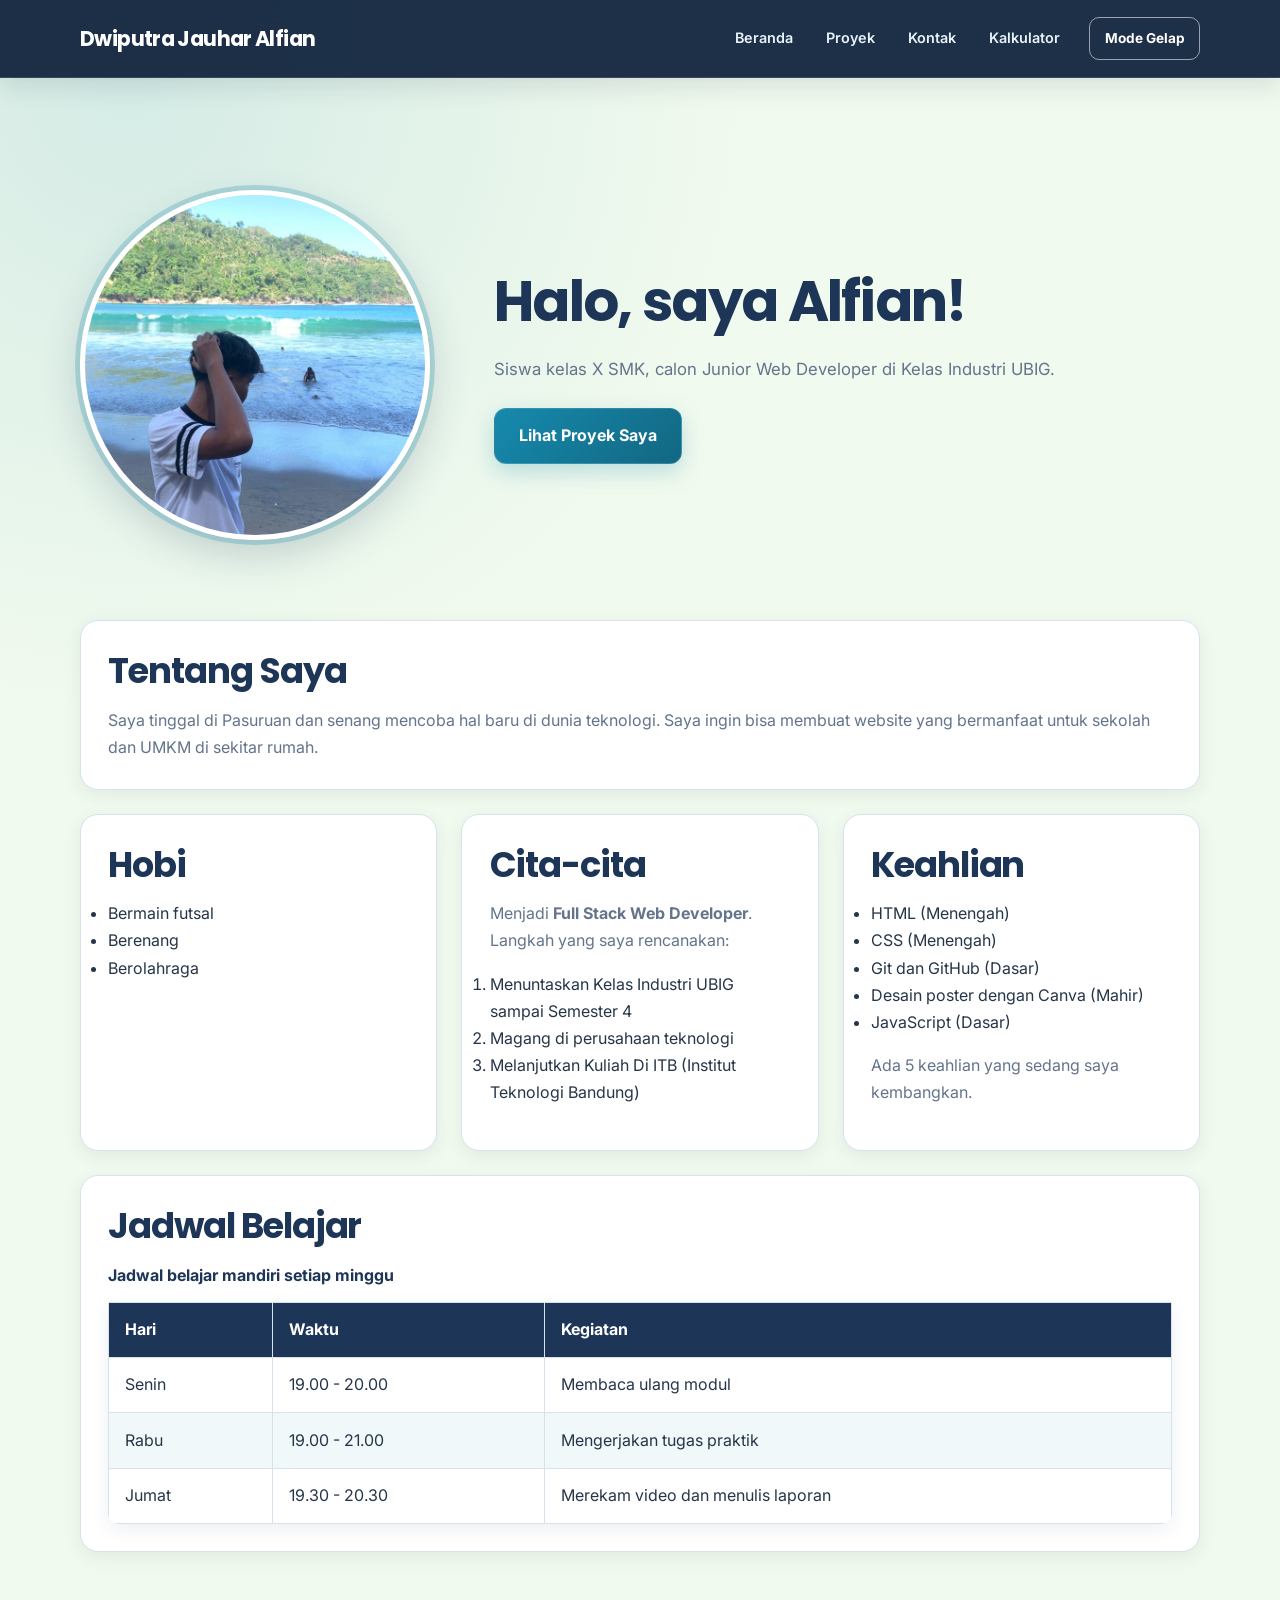
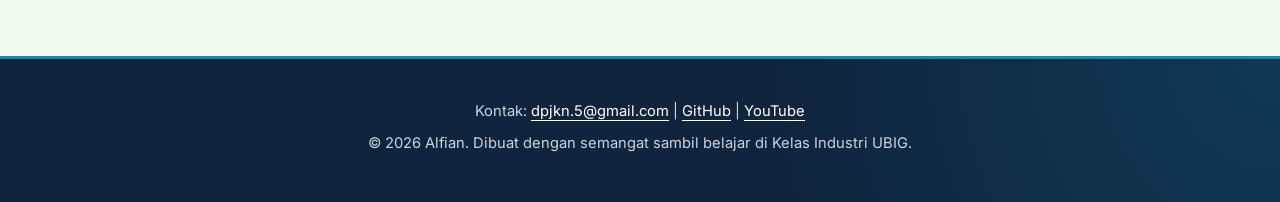
==== commit d5050700: "feat: membenarkan letak fitur menu" ====
--- a/index.html
+++ b/index.html
@@ -13,9 +13,32 @@
 </head>
 <body>
   <header>
-    <div class="container navbar">
-      <h1>Dwiputra Jauhar Alfian</h1>
-      <nav class="menu-laptop">
+  <div class="container navbar">
+    <h1>Dwiputra Jauhar Alfian</h1>
+
+    <nav class="menu-laptop" aria-label="Navigasi utama">
+      <ul>
+        <li><a href="index.html">Beranda</a></li>
+        <li><a href="proyek.html">Proyek</a></li>
+        <li><a href="kontak.html">Kontak</a></li>
+        <li><a href="kalkulator.html">Kalkulator</a></li>
+      </ul>
+    </nav>
+
+    <button type="button" id="tombol-tema" class="tombol-tema">
+      Mode Gelap
+    </button>
+
+    <div class="menu-ponsel">
+      <button
+        type="button"
+        id="tombol-menu"
+        class="tombol-menu"
+        aria-expanded="false"
+        aria-controls="daftar-menu-ponsel"
+      >☰ Menu</button>
+
+      <nav id="daftar-menu-ponsel" aria-label="Navigasi ponsel" hidden>
         <ul>
           <li><a href="index.html">Beranda</a></li>
           <li><a href="proyek.html">Proyek</a></li>
@@ -23,23 +46,9 @@
           <li><a href="kalkulator.html">Kalkulator</a></li>
         </ul>
       </nav>
-      <button type="button" id="tombol-tema" class="tombol-tema">
-        Mode Gelap
-      </button>
-      <!-- Tantangan: menu ponsel yang bisa dibuka-tutup -->
-      <details class="menu-ponsel">
-        <summary>Menu</summary>
-        <nav>
-          <ul>
-            <li><a href="index.html">Beranda</a></li>
-            <li><a href="proyek.html">Proyek</a></li>
-            <li><a href="kontak.html">Kontak</a></li>
-            <li><a href="kalkulator.html">Kalkulator</a></li>
-          </ul>
-        </nav>
-      </details>
     </div>
-  </header>
+  </div>
+</header>
 
   <main>
     <div class="container">
--- a/css/style.css
+++ b/css/style.css
@@ -155,6 +155,7 @@
 
 /* 5. NAVIGASI */
 .navbar {
+  position: relative;
   display: flex;
   align-items: center;
   justify-content: space-between;
@@ -162,29 +163,36 @@
   gap: 1rem;
 }
 
-nav ul {
+.navbar > h1 {
+  margin: 0;
+  flex: 1 1 auto;
+}
+
+.menu-laptop ul,
+.menu-ponsel ul {
   display: flex;
   align-items: center;
   flex-wrap: wrap;
   gap: 0.35rem;
   list-style: none;
   margin: 0;
-}
-
-nav a {
-  display: inline-block;
-  padding: 0.55rem 0.85rem;
-
+  padding: 0;
+}
+
+.menu-laptop a,
+.menu-ponsel a {
+  display: block;
+  padding: 0.65rem 0.85rem;
   color: #E8F3FA;
   text-decoration: none;
   font-size: 0.9rem;
   font-weight: 600;
-
   border-radius: var(--radius-sm);
   transition: var(--transition);
 }
 
-nav a:hover {
+.menu-laptop a:hover,
+.menu-ponsel a:hover {
   color: white;
   background: rgba(76, 201, 240, 0.2);
 }
@@ -194,40 +202,62 @@
 }
 
 .menu-ponsel {
+  display: block;
   position: relative;
-}
-
-.menu-ponsel summary {
-  padding: 0.55rem 0.9rem;
-  color: white;
-  border: 1px solid rgba(255,255,255,0.35);
+  margin-left: auto;
+}
+
+/* Tombol menu HP */
+.tombol-menu {
+  display: inline-flex;
+  align-items: center;
+  justify-content: center;
+  min-height: 44px;
+  padding: 0.65rem 1rem;
+  color: white;
+  background: var(--accent);
+  border: 1px solid rgba(255, 255, 255, 0.3);
   border-radius: var(--radius-sm);
-  font-weight: 600;
+  font: inherit;
+  font-weight: 700;
   cursor: pointer;
 }
 
-.menu-ponsel summary:hover {
-  background: rgba(76, 201, 240, 0.2);
-}
-
-.menu-ponsel ul {
+.tombol-menu:hover {
+  color: white;
+  background: var(--accent-dark);
+}
+
+/* Dropdown HP: diposisikan relatif terhadap tombol menu */
+.menu-ponsel nav[hidden] {
+  display: none !important;
+}
+
+.menu-ponsel nav:not([hidden]) {
   position: absolute;
-  top: 100%;
+  top: calc(100% + 0.65rem);
   right: 0;
-  z-index: 110;
-
+  z-index: 9999;
+  width: min(220px, calc(100vw - 2rem));
+  padding: 0.45rem;
+  background: var(--primary-dark);
+  border: 1px solid rgba(255, 255, 255, 0.18);
+  border-radius: var(--radius-md);
+  box-shadow: var(--shadow-md);
+}
+
+.menu-ponsel nav ul {
   display: flex;
   flex-direction: column;
   align-items: stretch;
-
-  min-width: 175px;
-  margin-top: 0.7rem;
-  padding: 0.5rem;
-
-  background: var(--primary-dark);
-  border: 1px solid rgba(255,255,255,0.15);
-  border-radius: var(--radius-md);
-  box-shadow: var(--shadow-md);
+  flex-wrap: nowrap;
+  gap: 0.2rem;
+}
+
+.menu-ponsel nav a {
+  width: 100%;
+  padding: 0.75rem 0.85rem;
+  border-radius: var(--radius-sm);
 }
 
 /* 6. KONTEN UTAMA */
@@ -777,4 +807,22 @@
     animation-iteration-count: 1 !important;
     transition-duration: 0.01ms !important;
   }
-}+}
+
+/* Perbaikan tambahan khusus menu layar kecil */
+@media (max-width: 767px) {
+  header,
+  header .container,
+  .navbar {
+    overflow: visible;
+  }
+
+  .menu-ponsel {
+    flex: 0 0 auto;
+  }
+
+  .menu-ponsel nav:not([hidden]) {
+    max-height: min(70vh, 360px);
+    overflow-y: auto;
+  }
+}
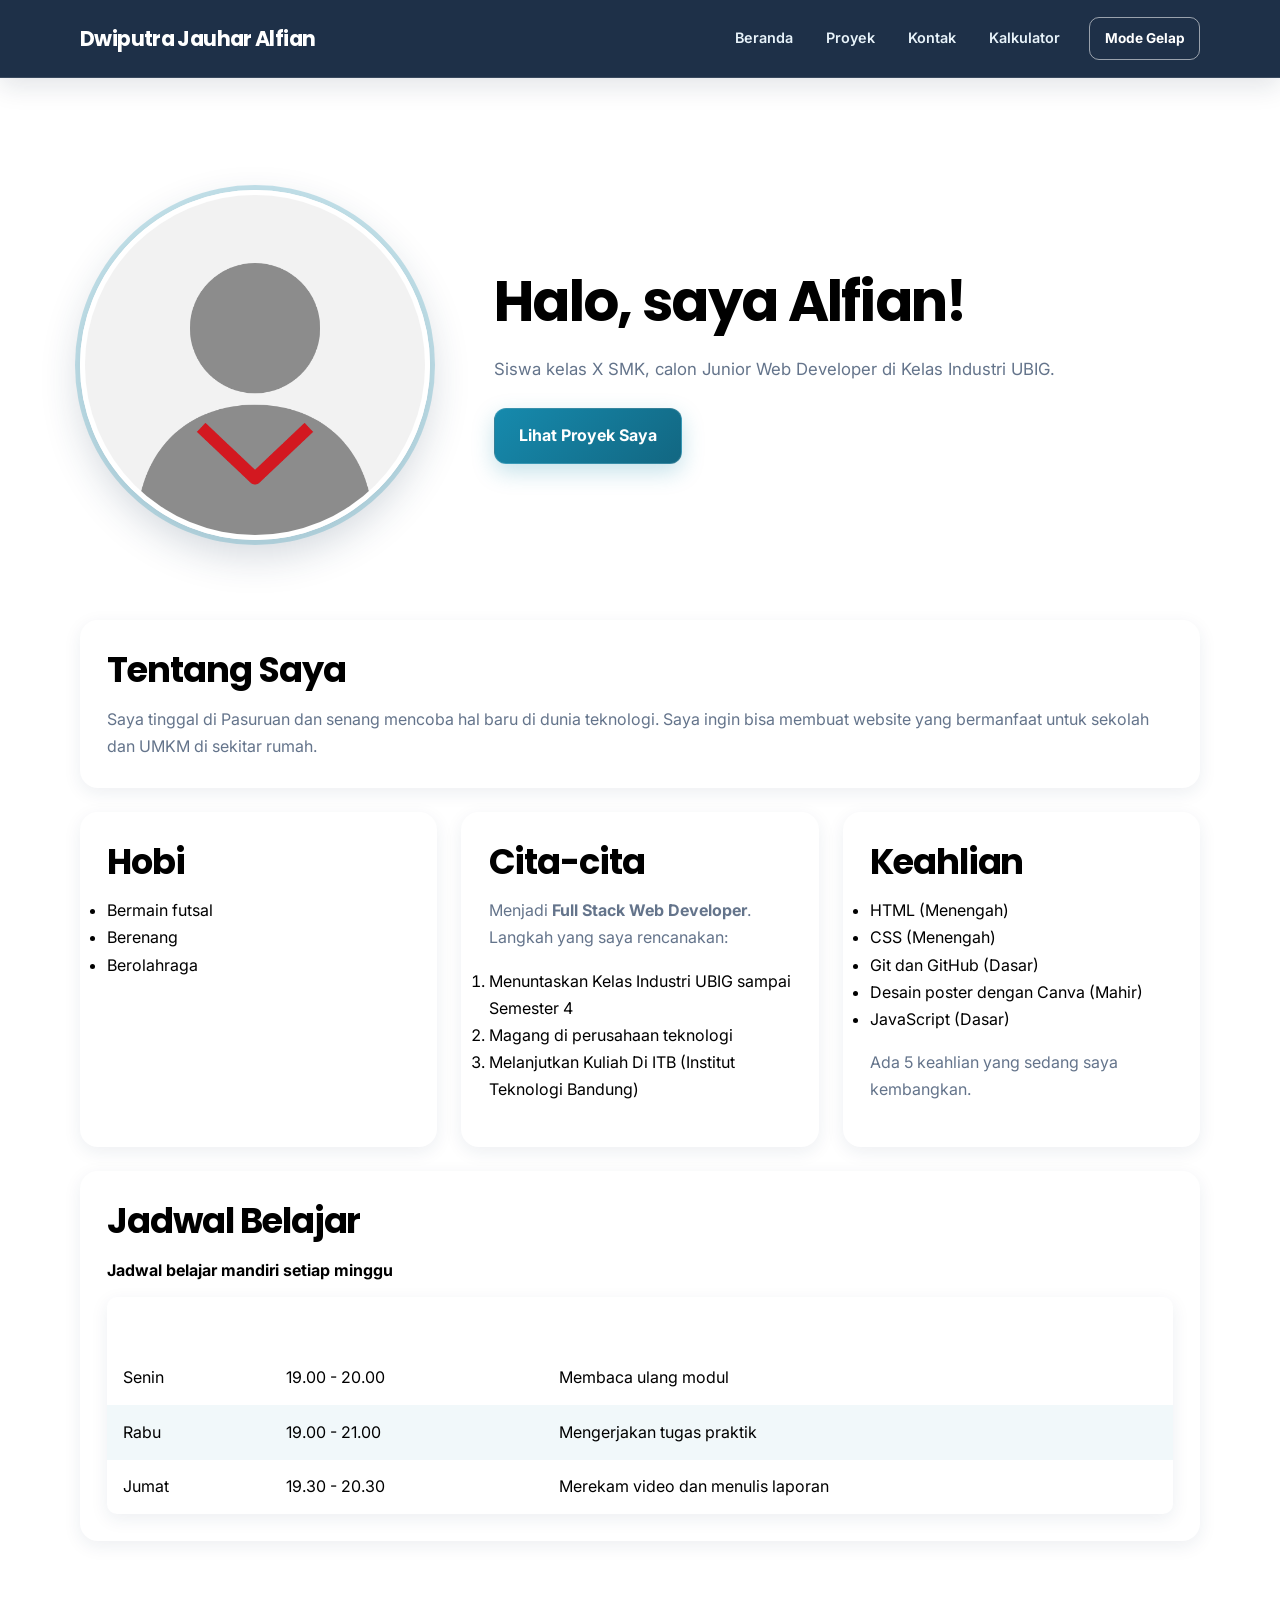
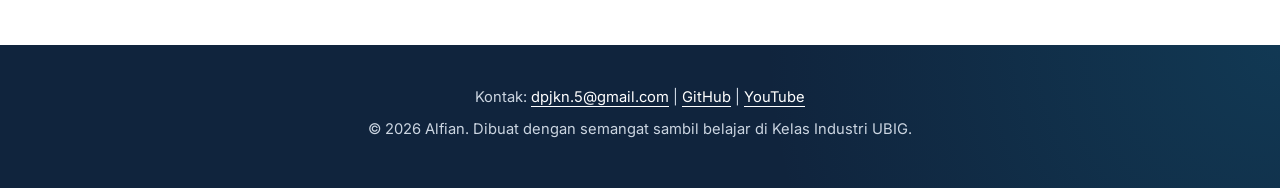
==== commit 27f93b83: "fix: perbaiki kontras, meta description, dan ukuran gambar" ====
--- a/index.html
+++ b/index.html
@@ -3,6 +3,7 @@
 <head>
   <meta charset="UTF-8">
   <meta name="viewport" content="width=device-width, initial-scale=1.0">
+  <meta name="description" content="Portofolio Dwiputra Jauhar Alfian, siswa SMK calon Junior Web Developer di Kelas Industri UBIG.">
   <title>Dwiputra jauhar alfian | Beranda</title>
   <link rel="preconnect" href="https://fonts.googleapis.com">
   <link rel="preconnect" href="https://fonts.gstatic.com" crossorigin>
@@ -53,7 +54,7 @@
   <main>
     <div class="container">
       <section class="hero">
-        <img src="img/alfian.jpeg" alt="Foto profil Dwiputra Jauhar A." width="180">
+        <img src="img/foto-profil.png" alt="Foto profil Dwiputra Jauhar Alfian" width="180" height="180">
         <div>
           <h2>Halo, saya Alfian!</h2>
           <p>Siswa kelas X SMK, calon Junior Web Developer di Kelas Industri UBIG.</p>
--- a/css/style.css
+++ b/css/style.css
@@ -7,14 +7,16 @@
 
 /* 1. VARIABEL WARNA */
 :root {
-  --warna-utama: #1D3557;
-  --warna-judul: #1D3557;
-  --warna-aksen: #168AAD;
-  --warna-tautan: #168AAD;
-  --warna-latar: #F1FAEE;
-  --warna-teks: #263648;
-  --warna-kartu: #FFFFFF;
-  --warna-garis: #D7E2EA;
+  :root {
+--warna-utama: #1D3557;
+--warna-judul: #1D3557;
+--warna-aksen: #C1121F;
+--warna-tautan: #C1121F;
+--warna-latar: #F1FAEE;
+--warna-teks: #333333;
+--warna-kartu: #FFFFFF;
+--warna-garis: #DDDDDD;
+}
 
   --primary: var(--warna-utama);
   --primary-dark: #10243D;
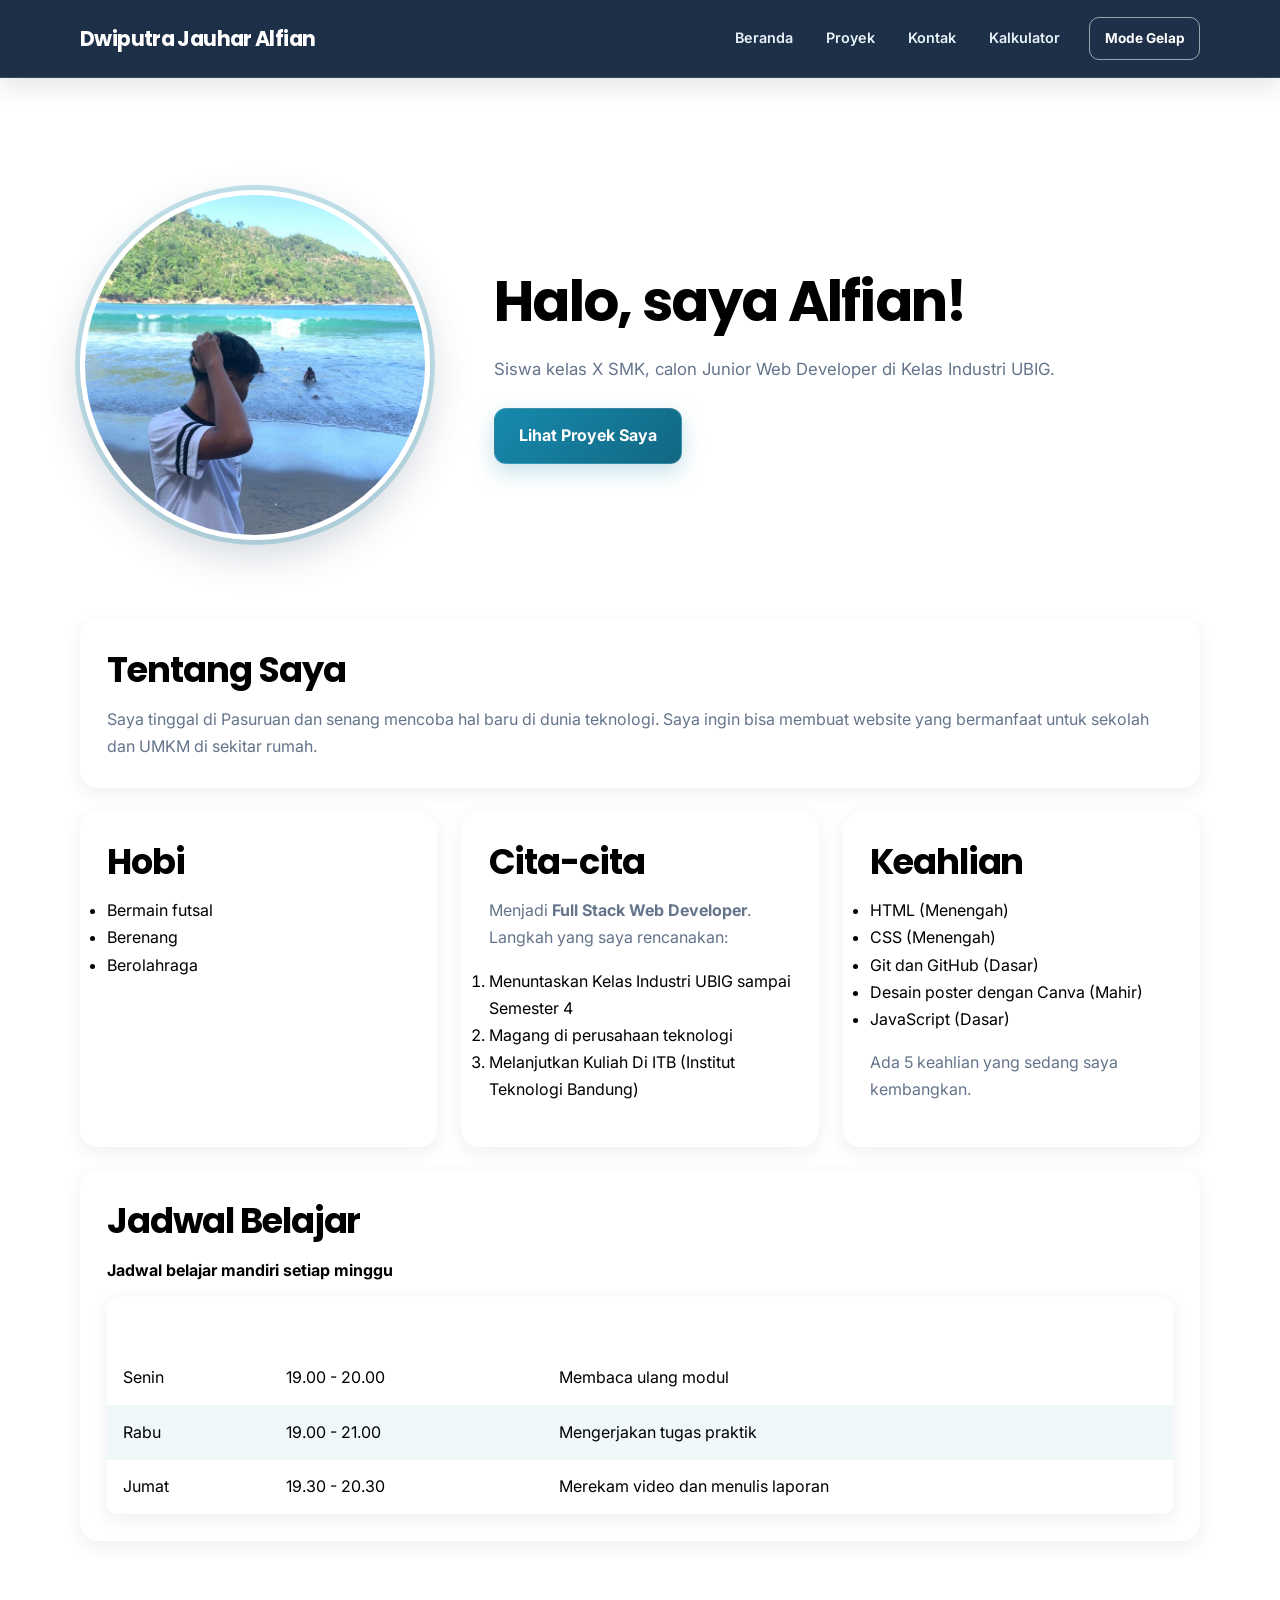
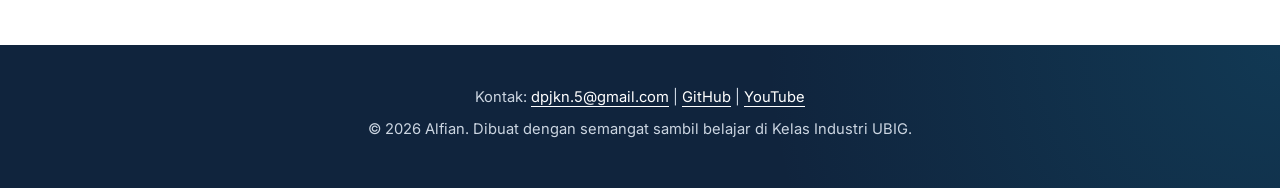
==== commit caecb3da: "feat: membenarkan foto profil" ====
--- a/index.html
+++ b/index.html
@@ -54,7 +54,7 @@
   <main>
     <div class="container">
       <section class="hero">
-        <img src="img/foto-profil.png" alt="Foto profil Dwiputra Jauhar Alfian" width="180" height="180">
+        <img src="img/alfian.jpeg" alt="Foto profil Dwiputra Jauhar Alfian" width="180" height="180">
         <div>
           <h2>Halo, saya Alfian!</h2>
           <p>Siswa kelas X SMK, calon Junior Web Developer di Kelas Industri UBIG.</p>
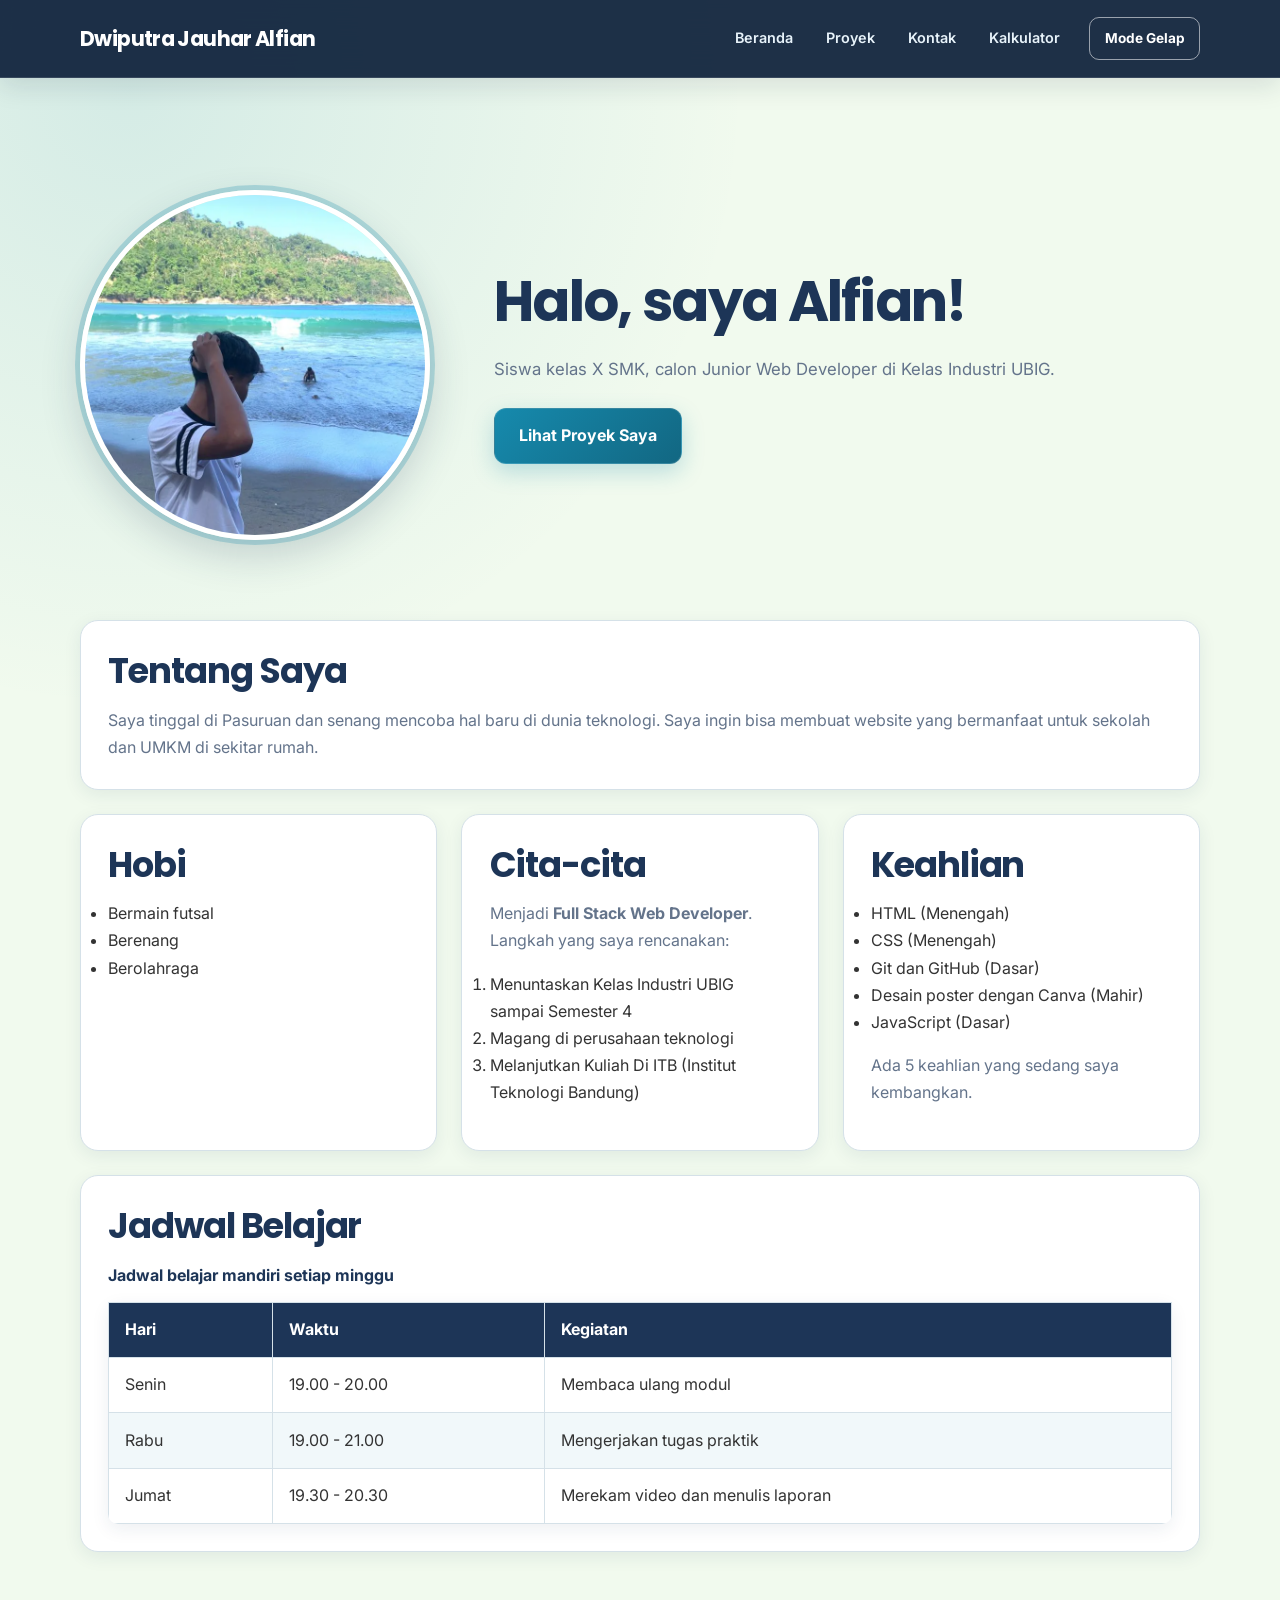
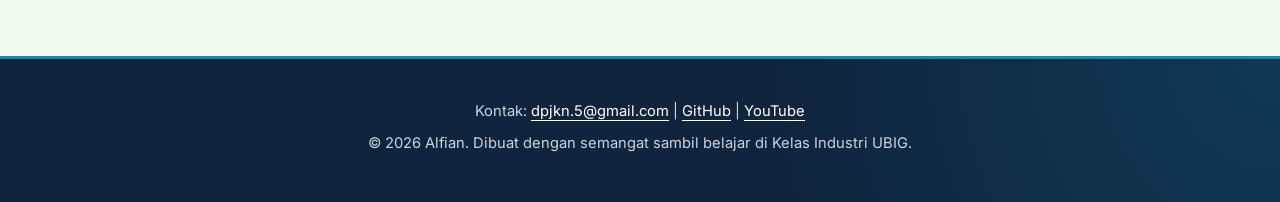
==== commit 6d305654: "docs: perbarui README Portofolio v2 Closes #2" ====
--- a/index.html
+++ b/index.html
@@ -7,7 +7,7 @@
   <title>Dwiputra jauhar alfian | Beranda</title>
   <link rel="preconnect" href="https://fonts.googleapis.com">
   <link rel="preconnect" href="https://fonts.gstatic.com" crossorigin>
-  <link href="https://fonts.googleapis.com/css2?family=Inter:wght@400;600&family=Poppins:wght@600;700&display=swap" rel="stylesheet">
+  <link href="https://fonts.googleapis.com/css2?family=Inter:wght@400;600&family=Poppins:wght@600;700&display=swap&display=swap" rel="stylesheet">
   <link rel="stylesheet" href="css/style.css">
   <script src="js/main.js" defer></script>
   
@@ -54,7 +54,7 @@
   <main>
     <div class="container">
       <section class="hero">
-        <img src="img/alfian.jpeg" alt="Foto profil Dwiputra Jauhar Alfian" width="180" height="180">
+        <img src="img/alfian.webp" alt="Foto profil Dwiputra Jauhar Alfian" width="180" height="180" fetchpriority="high" decoding="async">
         <div>
           <h2>Halo, saya Alfian!</h2>
           <p>Siswa kelas X SMK, calon Junior Web Developer di Kelas Industri UBIG.</p>
--- a/css/style.css
+++ b/css/style.css
@@ -7,16 +7,14 @@
 
 /* 1. VARIABEL WARNA */
 :root {
-  :root {
---warna-utama: #1D3557;
---warna-judul: #1D3557;
---warna-aksen: #C1121F;
---warna-tautan: #C1121F;
---warna-latar: #F1FAEE;
---warna-teks: #333333;
---warna-kartu: #FFFFFF;
---warna-garis: #DDDDDD;
-}
+  --warna-utama: #1D3557;
+  --warna-judul: #1D3557;
+  --warna-aksen: #168AAD;
+  --warna-tautan: #168AAD;
+  --warna-latar: #F1FAEE;
+  --warna-teks: #333333;
+  --warna-kartu: #FFFFFF;
+  --warna-garis: #D5E1E8;
 
   --primary: var(--warna-utama);
   --primary-dark: #10243D;
@@ -409,6 +407,10 @@
   margin-bottom: 0;
 }
 
+#daftar-proyek {
+min-height: 30rem;
+}
+
 /* 11. KARTU PROYEK */
 article.kartu img {
   width: 100%;
